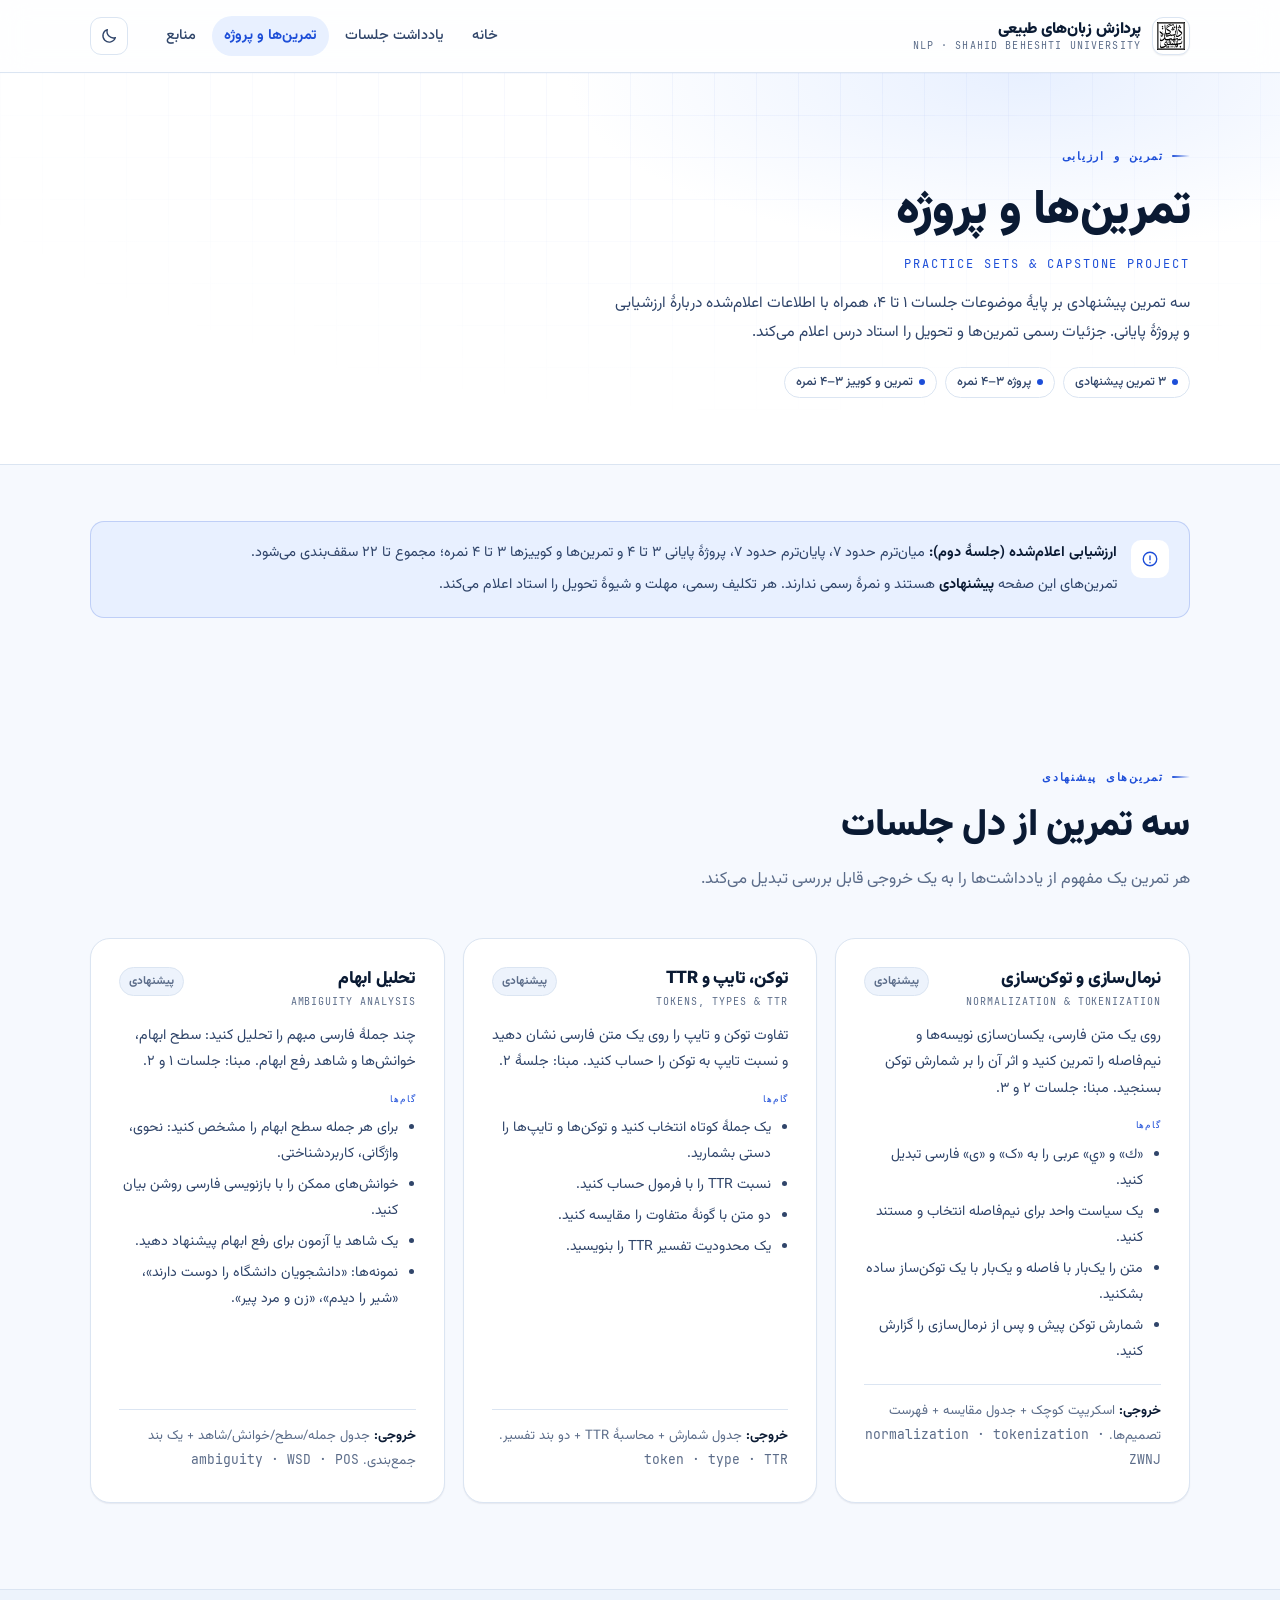
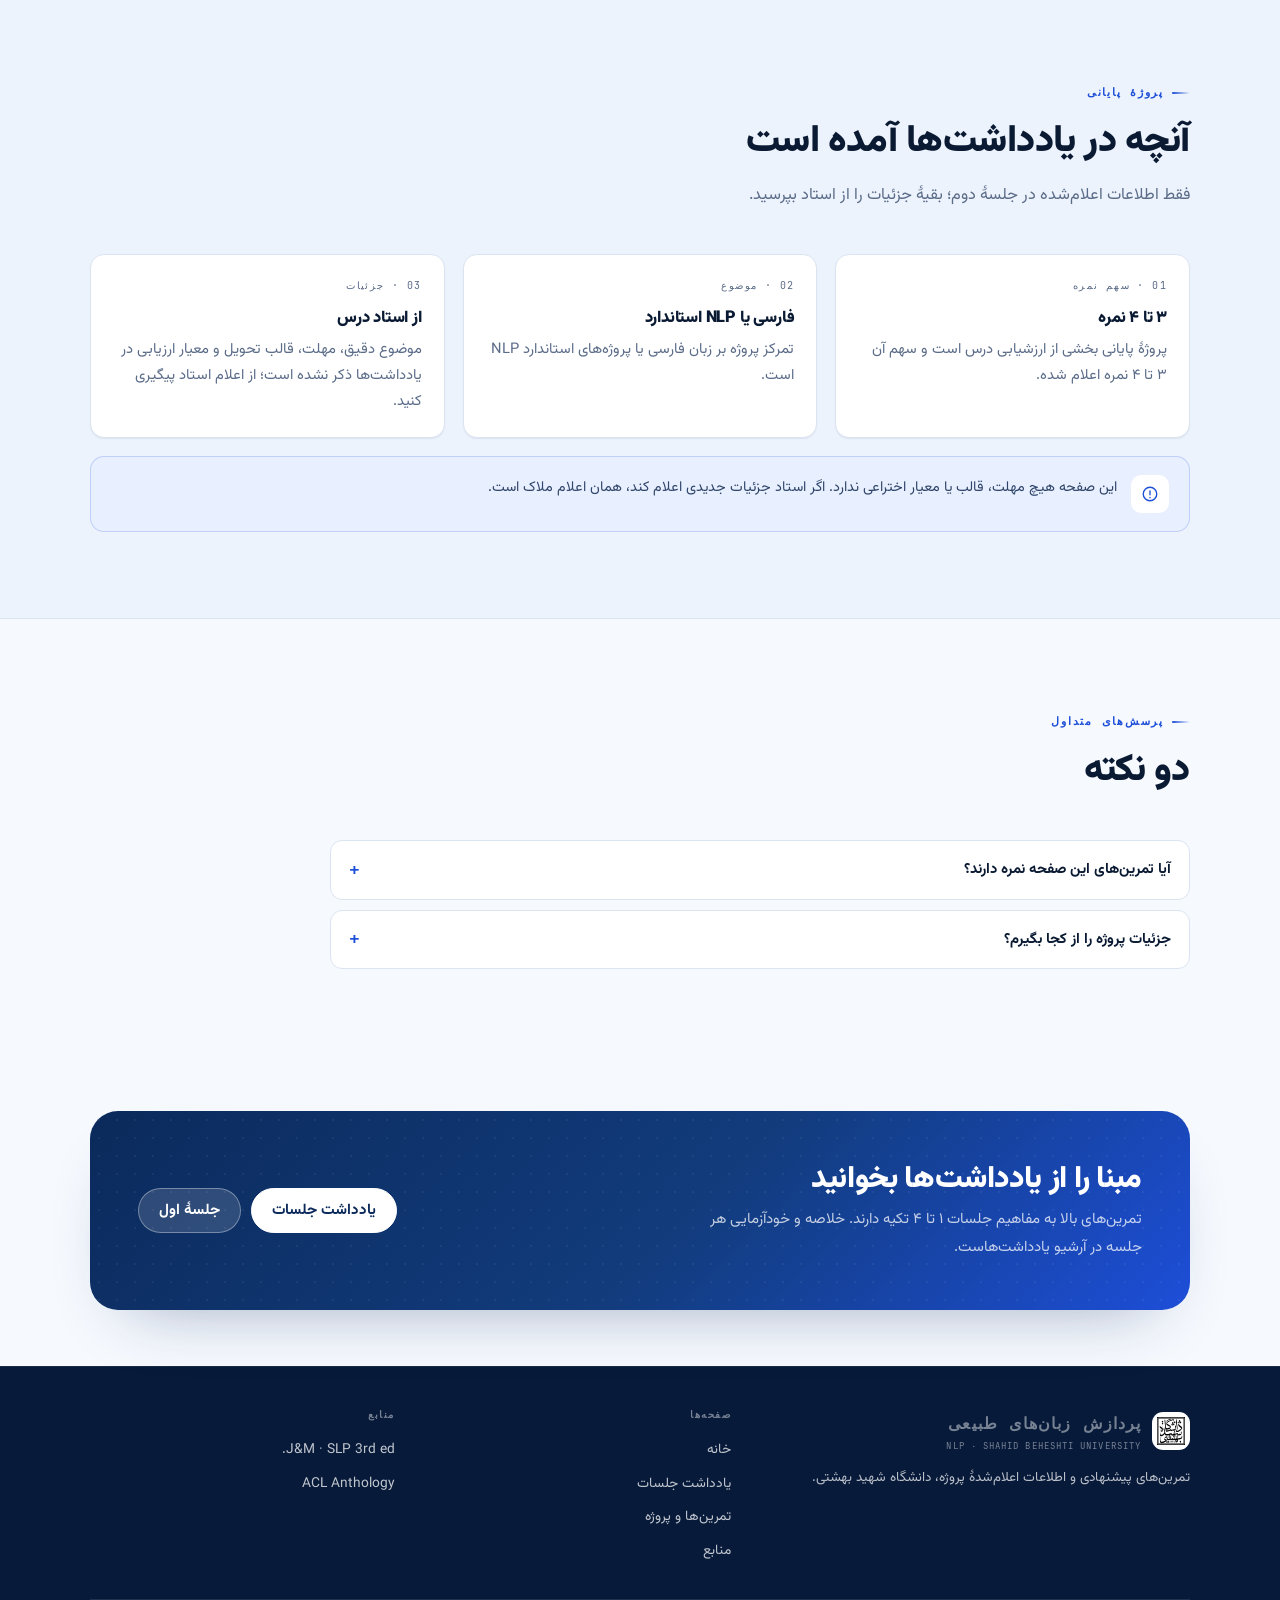
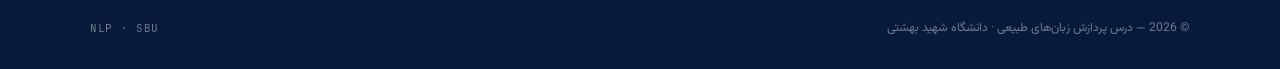
==== exercises.html @ f5650af6 "Build bilingual NLP course notes site for SBU Static Persian-first site with four session-note pages" ====
<!doctype html>
<html lang="fa" dir="rtl">
<head>
<meta charset="utf-8">
<meta name="viewport" content="width=device-width, initial-scale=1, viewport-fit=cover">
<title>تمرین‌ها و پروژه — پردازش زبان‌های طبیعی</title>
<meta name="description" content="تمرین‌های پیشنهادی و اطلاعات پروژهٔ پایانی درس پردازش زبان‌های طبیعی، دانشگاه شهید بهشتی.">
<meta name="theme-color" content="#1d4ed8">
<script>(function(){try{var t=localStorage.getItem("nlp-theme");if(t==="light"||t==="dark")document.documentElement.setAttribute("data-theme",t);}catch(e){}})();</script>
<link rel="icon" href="assets/img/sbu-logo-favicon.svg" type="image/svg+xml">
<link rel="stylesheet" href="assets/css/site.css">
</head>
<body>
<a class="skip-link" href="#main">پرش به محتوای اصلی</a>

<header class="site-header">
  <div class="container header-inner">
    <a class="brand" href="index.html" aria-label="صفحهٔ اصلی درس پردازش زبان‌های طبیعی">
      <span class="brand-logo" aria-hidden="true"><img src="assets/img/sbu-logo.svg" alt=""></span>
      <span class="brand-text">
        <span class="brand-title">پردازش زبان‌های طبیعی</span>
        <span class="brand-sub">NLP · Shahid Beheshti University</span>
      </span>
    </a>
    <nav class="nav" id="site-nav" data-nav aria-label="ناوبری اصلی">
      <a href="index.html">خانه</a>
      <a href="notes.html">یادداشت جلسات</a>
      <a href="exercises.html" aria-current="page">تمرین‌ها و پروژه</a>
      <a href="index.html#resources">منابع</a>
    </nav>
    <div class="header-actions">
      <button class="icon-btn" type="button" data-theme-toggle aria-label="تغییر پوسته" title="تغییر پوسته">
        <svg data-icon-moon viewBox="0 0 24 24" fill="none" stroke="currentColor" stroke-width="1.8" stroke-linecap="round" stroke-linejoin="round" aria-hidden="true"><path d="M20.5 14.2A8.5 8.5 0 0 1 9.8 3.5 8.5 8.5 0 1 0 20.5 14.2Z"/></svg>
        <svg data-icon-sun viewBox="0 0 24 24" fill="none" stroke="currentColor" stroke-width="1.8" stroke-linecap="round" aria-hidden="true" style="display:none"><circle cx="12" cy="12" r="4"/><path d="M12 2v2M12 20v2M4.9 4.9l1.4 1.4M17.7 17.7l1.4 1.4M2 12h2M20 12h2M4.9 19.1l1.4-1.4M17.7 6.3l1.4-1.4"/></svg>
      </button>
      <button class="icon-btn menu-btn" type="button" data-menu-toggle aria-label="باز کردن منو" aria-expanded="false" aria-controls="site-nav">
        <svg viewBox="0 0 24 24" fill="none" stroke="currentColor" stroke-width="1.8" stroke-linecap="round" aria-hidden="true"><path d="M4 7h16M4 12h16M4 17h16"/></svg>
      </button>
    </div>
  </div>
</header>

<main id="main">
  <section class="page-hero">
    <div class="container">
      <div class="eyebrow">تمرین و ارزیابی</div>
      <h1>تمرین‌ها و پروژه</h1>
      <div class="page-en" dir="ltr">Practice sets &amp; capstone project</div>
      <p>
        سه تمرین پیشنهادی بر پایهٔ موضوعات جلسات ۱ تا ۴، همراه با اطلاعات اعلام‌شده دربارهٔ
        ارزشیابی و پروژهٔ پایانی. جزئیات رسمی تمرین‌ها و تحویل را استاد درس اعلام می‌کند.
      </p>
      <div class="hero-meta">
        <span class="chip"><span class="dot"></span> ۳ تمرین پیشنهادی</span>
        <span class="chip"><span class="dot"></span> پروژه ۳–۴ نمره</span>
        <span class="chip"><span class="dot"></span> تمرین و کوییز ۳–۴ نمره</span>
      </div>
    </div>
  </section>

  <section class="section section--tight">
    <div class="container">
      <div class="notice">
        <div class="notice-icon"><svg viewBox="0 0 24 24" fill="none" stroke="currentColor" stroke-width="1.8" stroke-linecap="round" stroke-linejoin="round" aria-hidden="true"><circle cx="12" cy="12" r="9"/><path d="M12 8v5M12 16.5v.5"/></svg></div>
        <div>
          <p><strong>ارزشیابی اعلام‌شده (جلسهٔ دوم):</strong> میان‌ترم حدود ۷، پایان‌ترم حدود ۷، پروژهٔ پایانی ۳ تا ۴ و تمرین‌ها و کوییزها ۳ تا ۴ نمره؛ مجموع تا ۲۲ سقف‌بندی می‌شود.</p>
          <p>تمرین‌های این صفحه <strong>پیشنهادی</strong> هستند و نمرهٔ رسمی ندارند. هر تکلیف رسمی، مهلت و شیوهٔ تحویل را استاد اعلام می‌کند.</p>
        </div>
      </div>
    </div>
  </section>

  <section class="section" id="practice">
    <div class="container">
      <div class="section-head">
        <div class="eyebrow">تمرین‌های پیشنهادی</div>
        <h2>سه تمرین از دل جلسات</h2>
        <p>هر تمرین یک مفهوم از یادداشت‌ها را به یک خروجی قابل بررسی تبدیل می‌کند.</p>
      </div>

      <div class="grid grid--3">
        <article class="practice">
          <div class="practice-head">
            <div><h3>نرمال‌سازی و توکن‌سازی</h3><div class="practice-en" dir="ltr">Normalization &amp; Tokenization</div></div>
            <span class="badge">پیشنهادی</span>
          </div>
          <p>روی یک متن فارسی، یکسان‌سازی نویسه‌ها و نیم‌فاصله را تمرین کنید و اثر آن را بر شمارش توکن بسنجید. مبنا: جلسات ۲ و ۳.</p>
          <span class="practice-label">گام‌ها</span>
          <ul>
            <li>«ك» و «ي» عربی را به «ک» و «ی» فارسی تبدیل کنید.</li>
            <li>یک سیاست واحد برای نیم‌فاصله انتخاب و مستند کنید.</li>
            <li>متن را یک‌بار با فاصله و یک‌بار با یک توکن‌ساز ساده بشکنید.</li>
            <li>شمارش توکن پیش و پس از نرمال‌سازی را گزارش کنید.</li>
          </ul>
          <div class="deliverable"><strong>خروجی:</strong> اسکریپت کوچک + جدول مقایسه + فهرست تصمیم‌ها. <span class="mono" dir="ltr">normalization · tokenization · ZWNJ</span></div>
        </article>

        <article class="practice">
          <div class="practice-head">
            <div><h3>توکن، تایپ و TTR</h3><div class="practice-en" dir="ltr">Tokens, Types &amp; TTR</div></div>
            <span class="badge">پیشنهادی</span>
          </div>
          <p>تفاوت توکن و تایپ را روی یک متن فارسی نشان دهید و نسبت تایپ به توکن را حساب کنید. مبنا: جلسهٔ ۲.</p>
          <span class="practice-label">گام‌ها</span>
          <ul>
            <li>یک جملهٔ کوتاه انتخاب کنید و توکن‌ها و تایپ‌ها را دستی بشمارید.</li>
            <li>نسبت TTR را با فرمول حساب کنید.</li>
            <li>دو متن با گونهٔ متفاوت را مقایسه کنید.</li>
            <li>یک محدودیت تفسیر TTR را بنویسید.</li>
          </ul>
          <div class="deliverable"><strong>خروجی:</strong> جدول شمارش + محاسبهٔ TTR + دو بند تفسیر. <span class="mono" dir="ltr">token · type · TTR</span></div>
        </article>

        <article class="practice">
          <div class="practice-head">
            <div><h3>تحلیل ابهام</h3><div class="practice-en" dir="ltr">Ambiguity Analysis</div></div>
            <span class="badge">پیشنهادی</span>
          </div>
          <p>چند جملهٔ فارسی مبهم را تحلیل کنید: سطح ابهام، خوانش‌ها و شاهد رفع ابهام. مبنا: جلسات ۱ و ۲.</p>
          <span class="practice-label">گام‌ها</span>
          <ul>
            <li>برای هر جمله سطح ابهام را مشخص کنید: نحوی، واژگانی، کاربردشناختی.</li>
            <li>خوانش‌های ممکن را با بازنویسی فارسی روشن بیان کنید.</li>
            <li>یک شاهد یا آزمون برای رفع ابهام پیشنهاد دهید.</li>
            <li>نمونه‌ها: «دانشجویان دانشگاه را دوست دارند»، «شیر را دیدم»، «زن و مرد پیر».</li>
          </ul>
          <div class="deliverable"><strong>خروجی:</strong> جدول جمله/سطح/خوانش/شاهد + یک بند جمع‌بندی. <span class="mono" dir="ltr">ambiguity · WSD · POS</span></div>
        </article>
      </div>
    </div>
  </section>

  <section class="section section--soft" id="capstone">
    <div class="container">
      <div class="section-head">
        <div class="eyebrow">پروژهٔ پایانی</div>
        <h2>آنچه در یادداشت‌ها آمده است</h2>
        <p>فقط اطلاعات اعلام‌شده در جلسهٔ دوم؛ بقیهٔ جزئیات را از استاد بپرسید.</p>
      </div>
      <div class="grid grid--3">
        <div class="card">
          <div class="card-num">01 · سهم نمره</div>
          <h3>۳ تا ۴ نمره</h3>
          <p>پروژهٔ پایانی بخشی از ارزشیابی درس است و سهم آن ۳ تا ۴ نمره اعلام شده.</p>
        </div>
        <div class="card">
          <div class="card-num">02 · موضوع</div>
          <h3>فارسی یا NLP استاندارد</h3>
          <p>تمرکز پروژه بر زبان فارسی یا پروژه‌های استاندارد NLP است.</p>
        </div>
        <div class="card">
          <div class="card-num">03 · جزئیات</div>
          <h3>از استاد درس</h3>
          <p>موضوع دقیق، مهلت، قالب تحویل و معیار ارزیابی در یادداشت‌ها ذکر نشده است؛ از اعلام استاد پیگیری کنید.</p>
        </div>
      </div>
      <div class="notice" style="margin-top:18px">
        <div class="notice-icon"><svg viewBox="0 0 24 24" fill="none" stroke="currentColor" stroke-width="1.8" stroke-linecap="round" stroke-linejoin="round" aria-hidden="true"><circle cx="12" cy="12" r="9"/><path d="M12 8v5M12 16.5v.5"/></svg></div>
        <div><p>این صفحه هیچ مهلت، قالب یا معیار اختراعی ندارد. اگر استاد جزئیات جدیدی اعلام کند، همان اعلام ملاک است.</p></div>
      </div>
    </div>
  </section>

  <section class="section" id="faq">
    <div class="container">
      <div class="section-head">
        <div class="eyebrow">پرسش‌های متداول</div>
        <h2>دو نکته</h2>
      </div>
      <div class="faq" style="max-width:860px">
        <details class="faq-item">
          <summary>آیا تمرین‌های این صفحه نمره دارند؟</summary>
          <div class="faq-body"><p>نه. این‌ها تمرین‌های پیشنهادی برای یادگیری مفاهیم جلسات‌اند و نمرهٔ رسمی ندارند. سهم تمرین و کوییز در نمرهٔ درس ۳ تا ۴ نمره اعلام شده، اما تکالیف رسمی را استاد تعیین می‌کند.</p></div>
        </details>
        <details class="faq-item">
          <summary>جزئیات پروژه را از کجا بگیرم؟</summary>
          <div class="faq-body"><p>یادداشت‌ها فقط می‌گویند پروژه ۳ تا ۴ نمره است و بر زبان فارسی یا پروژه‌های استاندارد NLP تمرکز دارد. موضوع، مهلت و قالب تحویل را از اعلام استاد درس پیگیری کنید.</p></div>
        </details>
      </div>
    </div>
  </section>

  <section class="section section--tight">
    <div class="container">
      <div class="cta-band">
        <div>
          <h2>مبنا را از یادداشت‌ها بخوانید</h2>
          <p>تمرین‌های بالا به مفاهیم جلسات ۱ تا ۴ تکیه دارند. خلاصه و خودآزمایی هر جلسه در آرشیو یادداشت‌هاست.</p>
        </div>
        <div class="cta-actions">
          <a class="btn btn--ghost" href="notes.html">یادداشت جلسات</a>
          <a class="btn btn--primary" href="sessions/session-01.html">جلسهٔ اول</a>
        </div>
      </div>
    </div>
  </section>
</main>

<footer class="site-footer">
  <div class="container">
    <div class="footer-grid">
      <div>
        <a class="footer-brand" href="index.html">
          <span class="brand-logo" aria-hidden="true"><img src="assets/img/sbu-logo.svg" alt=""></span>
          <span><strong>پردازش زبان‌های طبیعی</strong><span>NLP · Shahid Beheshti University</span></span>
        </a>
        <p>تمرین‌های پیشنهادی و اطلاعات اعلام‌شدهٔ پروژه، دانشگاه شهید بهشتی.</p>
      </div>
      <div class="footer-col">
        <h3>صفحه‌ها</h3>
        <a href="index.html">خانه</a>
        <a href="notes.html">یادداشت جلسات</a>
        <a href="exercises.html">تمرین‌ها و پروژه</a>
        <a href="index.html#resources">منابع</a>
      </div>
      <div class="footer-col">
        <h3>منابع</h3>
        <a href="https://web.stanford.edu/~jurafsky/slp3/" target="_blank" rel="noopener noreferrer">J&amp;M · SLP 3rd ed.</a>
        <a href="https://aclanthology.org/" target="_blank" rel="noopener noreferrer">ACL Anthology</a>
      </div>
    </div>
    <div class="footer-bottom">
      <span>© <span data-year>2026</span> — درس پردازش زبان‌های طبیعی · دانشگاه شهید بهشتی</span>
      <span class="mono">NLP · SBU</span>
    </div>
  </div>
</footer>

<script src="assets/js/site.js" defer></script>
</body>
</html>
---- assets/css/site.css ----
/* ==========================================================================
   NLP @ SBU — course site stylesheet
   Blue / white editorial system · Persian-first, bilingual · no CDN
   ========================================================================== */

/* ---------- Fonts (local) ---------- */
@font-face {
  font-family: "Vazirmatn";
  src: url("../fonts/Vazirmatn-Regular.woff2") format("woff2");
  font-weight: 400;
  font-style: normal;
  font-display: swap;
}
@font-face {
  font-family: "Vazirmatn";
  src: url("../fonts/Vazirmatn-Medium.woff2") format("woff2");
  font-weight: 500;
  font-style: normal;
  font-display: swap;
}
@font-face {
  font-family: "Vazirmatn";
  src: url("../fonts/Vazirmatn-Bold.woff2") format("woff2");
  font-weight: 700;
  font-style: normal;
  font-display: swap;
}
@font-face {
  font-family: "Vazirmatn";
  src: url("../fonts/Vazirmatn-Black.woff2") format("woff2");
  font-weight: 900;
  font-style: normal;
  font-display: swap;
}
@font-face {
  font-family: "JetBrains Mono";
  src: url("../fonts/JetBrainsMono-Regular.woff2") format("woff2");
  font-weight: 400;
  font-style: normal;
  font-display: swap;
}
@font-face {
  font-family: "JetBrains Mono";
  src: url("../fonts/JetBrainsMono-SemiBold.woff2") format("woff2");
  font-weight: 600;
  font-style: normal;
  font-display: swap;
}

/* ---------- Tokens ---------- */
:root {
  color-scheme: light;
  --bg: #f6f9fe;
  --bg-grid: rgba(29, 78, 216, 0.045);
  --surface: #ffffff;
  --surface-2: #edf3fc;
  --surface-3: #e3ecfa;
  --ink: #0a1a33;
  --ink-2: #30456a;
  --muted: #5b6c89;
  --line: #dbe5f2;
  --line-2: #c8d7ea;
  --brand: #1d4ed8;
  --brand-2: #2563eb;
  --brand-3: #0b2a5b;
  --brand-soft: #e8f0ff;
  --brand-soft-2: #d8e6ff;
  --on-brand: #ffffff;
  --good: #0b7a66;
  --good-soft: #e4f6f1;
  --warn: #925100;
  --warn-soft: #fff3da;
  --bad: #b42318;
  --bad-soft: #ffefed;
  --violet: #5b3fd1;
  --violet-soft: #f0ecff;
  --cyan: #0e6f86;
  --cyan-soft: #e6f6fa;
  --shadow-1: 0 1px 2px rgba(10, 26, 51, 0.04), 0 1px 1px rgba(10, 26, 51, 0.03);
  --shadow-2: 0 18px 38px -24px rgba(10, 26, 51, 0.28), 0 4px 10px -6px rgba(10, 26, 51, 0.08);
  --shadow-3: 0 30px 70px -40px rgba(11, 42, 91, 0.45);
  --ring: 0 0 0 3px rgba(37, 99, 235, 0.2);
  --radius-s: 9px;
  --radius-m: 14px;
  --radius-l: 20px;
  --radius-xl: 28px;
  --font: "Vazirmatn", "Segoe UI", Tahoma, system-ui, sans-serif;
  --mono: "JetBrains Mono", ui-monospace, "SF Mono", Consolas, monospace;
  --container: 1140px;
  --prose: 760px;
  --header-h: 72px;
}

@media (prefers-color-scheme: dark) {
  :root:not([data-theme="light"]) {
    color-scheme: dark;
    --bg: #060e1c;
    --bg-grid: rgba(111, 157, 255, 0.05);
    --surface: #0b1729;
    --surface-2: #101f36;
    --surface-3: #162945;
    --ink: #eaf1ff;
    --ink-2: #bdcce6;
    --muted: #91a4c4;
    --line: #1b2d4a;
    --line-2: #29415f;
    --brand: #7aa6ff;
    --brand-2: #93b8ff;
    --brand-3: #dce9ff;
    --brand-soft: #102647;
    --brand-soft-2: #16335a;
    --on-brand: #04122a;
    --good: #61d3b9;
    --good-soft: #0c2c29;
    --warn: #f0b45e;
    --warn-soft: #32240b;
    --bad: #ff9188;
    --bad-soft: #3a1414;
    --violet: #b9a7ff;
    --violet-soft: #241c45;
    --cyan: #6ecfe4;
    --cyan-soft: #0b2b34;
    --shadow-1: 0 1px 2px rgba(0, 0, 0, 0.4);
    --shadow-2: 0 18px 38px -24px rgba(0, 0, 0, 0.7), 0 4px 10px -6px rgba(0, 0, 0, 0.4);
    --shadow-3: 0 30px 70px -40px rgba(0, 0, 0, 0.85);
    --ring: 0 0 0 3px rgba(122, 166, 255, 0.28);
  }
}
:root[data-theme="dark"] {
  color-scheme: dark;
  --bg: #060e1c;
  --bg-grid: rgba(111, 157, 255, 0.05);
  --surface: #0b1729;
  --surface-2: #101f36;
  --surface-3: #162945;
  --ink: #eaf1ff;
  --ink-2: #bdcce6;
  --muted: #91a4c4;
  --line: #1b2d4a;
  --line-2: #29415f;
  --brand: #7aa6ff;
  --brand-2: #93b8ff;
  --brand-3: #dce9ff;
  --brand-soft: #102647;
  --brand-soft-2: #16335a;
  --on-brand: #04122a;
  --good: #61d3b9;
  --good-soft: #0c2c29;
  --warn: #f0b45e;
  --warn-soft: #32240b;
  --bad: #ff9188;
  --bad-soft: #3a1414;
  --violet: #b9a7ff;
  --violet-soft: #241c45;
  --cyan: #6ecfe4;
  --cyan-soft: #0b2b34;
  --shadow-1: 0 1px 2px rgba(0, 0, 0, 0.4);
  --shadow-2: 0 18px 38px -24px rgba(0, 0, 0, 0.7), 0 4px 10px -6px rgba(0, 0, 0, 0.4);
  --shadow-3: 0 30px 70px -40px rgba(0, 0, 0, 0.85);
  --ring: 0 0 0 3px rgba(122, 166, 255, 0.28);
}

/* ---------- Reset ---------- */
*,
*::before,
*::after { box-sizing: border-box; }
html {
  -webkit-text-size-adjust: 100%;
  text-size-adjust: 100%;
  scroll-behavior: smooth;
  scroll-padding-top: calc(var(--header-h) + 24px);
}
@media (prefers-reduced-motion: reduce) {
  html { scroll-behavior: auto; }
  *, *::before, *::after { animation-duration: 0.001ms !important; animation-iteration-count: 1 !important; transition-duration: 0.001ms !important; }
}
body {
  margin: 0;
  background: var(--bg);
  color: var(--ink);
  font-family: var(--font);
  font-size: 16px;
  line-height: 1.85;
  font-weight: 400;
  -webkit-font-smoothing: antialiased;
  -moz-osx-font-smoothing: grayscale;
  overflow-wrap: break-word;
}
img, svg { max-width: 100%; display: block; }
a { color: var(--brand); text-underline-offset: 3px; text-decoration-thickness: 1px; }
a:hover { color: var(--brand-2); }
button, input, select, textarea { font: inherit; color: inherit; }
button { cursor: pointer; }
h1, h2, h3, h4, h5, h6 { margin: 0; line-height: 1.35; font-weight: 800; letter-spacing: -0.012em; }
p { margin: 0 0 1em; }
ul, ol { margin: 0 0 1em; padding-inline-start: 1.5em; }
li { margin-bottom: 0.35em; }
::selection { background: var(--brand-soft-2); color: var(--ink); }
:focus-visible { outline: 2px solid var(--brand); outline-offset: 3px; border-radius: 4px; }
hr { border: 0; border-top: 1px solid var(--line); margin: 2.2rem 0; }

/* Persian / English direction helpers */
[lang="fa"], .fa { font-family: var(--font); }
[dir="rtl"] { text-align: right; }
[dir="ltr"] { text-align: left; }
.ltr { direction: ltr; text-align: left; unicode-bidi: isolate; }
.rtl { direction: rtl; text-align: right; unicode-bidi: isolate; }
.mono { font-family: var(--mono); }

/* ---------- Layout ---------- */
.container {
  width: 100%;
  max-width: var(--container);
  margin-inline: auto;
  padding-inline: max(20px, env(safe-area-inset-left, 0px)) max(20px, env(safe-area-inset-right, 0px));
}
.container--narrow { max-width: 900px; }
.section { padding-block: clamp(48px, 7vw, 86px); }
.section--tight { padding-block: clamp(34px, 5vw, 56px); }
.section--soft { background: var(--surface-2); border-block: 1px solid var(--line); }
.skip-link {
  position: absolute; inset-inline-start: 12px; top: -80px; z-index: 100;
  background: var(--brand); color: var(--on-brand); padding: 10px 16px;
  border-radius: 0 0 10px 10px; font-weight: 700; transition: top .15s;
}
.skip-link:focus { top: 0; }
.eyebrow {
  display: inline-flex; align-items: center; gap: 8px;
  font-family: var(--mono); font-size: 11px; font-weight: 600;
  letter-spacing: .16em; text-transform: uppercase; color: var(--brand);
  margin-bottom: 14px;
}
.eyebrow::before {
  content: ""; width: 18px; height: 2px; border-radius: 2px;
  background: linear-gradient(90deg, var(--brand), transparent);
}
.eyebrow--muted { color: var(--muted); }
.section-head { max-width: 720px; margin-bottom: clamp(26px, 4vw, 44px); }
.section-head h2 {
  font-size: clamp(1.65rem, 3.1vw, 2.35rem);
  color: var(--ink);
  margin-bottom: 12px;
  text-wrap: balance;
}
.section-head p { color: var(--muted); margin: 0; font-size: 1.02rem; }
.section-head--center { margin-inline: auto; text-align: center; }
.section-head--center .eyebrow { justify-content: center; }
.section-head--center .eyebrow::before { display: none; }
.muted { color: var(--muted); }
.small { font-size: 0.88rem; }
.lead { font-size: 1.08rem; color: var(--ink-2); }
.sr-only {
  position: absolute; width: 1px; height: 1px; padding: 0; margin: -1px;
  overflow: hidden; clip: rect(0,0,0,0); white-space: nowrap; border: 0;
}

/* ---------- Header ---------- */
.site-header {
  position: sticky; top: env(safe-area-inset-top, 0px); z-index: 60;
  background: color-mix(in srgb, var(--surface) 86%, transparent);
  -webkit-backdrop-filter: blur(14px) saturate(1.4);
  backdrop-filter: blur(14px) saturate(1.4);
  border-bottom: 1px solid var(--line);
}
.header-inner {
  height: var(--header-h);
  display: flex; align-items: center; gap: 18px;
}
.brand {
  display: flex; align-items: center; gap: 11px; text-decoration: none;
  color: var(--ink); flex: none; min-width: 0;
}
.brand-mark {
  width: 38px; height: 38px; border-radius: 11px; flex: none;
  background:
    radial-gradient(120% 120% at 20% 10%, #5b8cff 0%, transparent 55%),
    linear-gradient(140deg, #1d4ed8, #0b2a5b);
  color: #fff; display: grid; place-items: center;
  font-family: var(--mono); font-size: 15px; font-weight: 600; letter-spacing: -0.06em;
  box-shadow: inset 0 1px 0 rgba(255,255,255,.28), 0 4px 12px -6px rgba(29,78,216,.7);
}
.brand-logo {
  width: 38px; height: 38px; border-radius: 11px; flex: none;
  background: #fff; border: 1px solid var(--line);
  display: grid; place-items: center; padding: 4px;
  box-shadow: var(--shadow-1);
}
.brand-logo img { width: 100%; height: 100%; object-fit: contain; }
.footer-brand .brand-logo { border-color: rgba(255,255,255,.18); box-shadow: none; }
.panel-logo {
  width: 30px; height: 30px; border-radius: 8px; flex: none;
  background: #fff; display: grid; place-items: center; padding: 3px;
}
.panel-logo img { width: 100%; height: 100%; object-fit: contain; }
.brand-text { display: flex; flex-direction: column; line-height: 1.25; min-width: 0; }
.brand-title { font-weight: 800; font-size: 0.98rem; letter-spacing: -0.01em; white-space: nowrap; }
.brand-sub { font-family: var(--mono); font-size: 9.5px; letter-spacing: .12em; text-transform: uppercase; color: var(--muted); white-space: nowrap; }
.nav { margin-inline-start: auto; display: flex; align-items: center; gap: 4px; }
.nav a {
  display: inline-flex; align-items: center; gap: 6px;
  padding: 7px 12px; border-radius: 999px; text-decoration: none;
  color: var(--ink-2); font-size: 0.9rem; font-weight: 500;
  transition: background .15s, color .15s;
}
.nav a:hover { color: var(--brand); background: var(--brand-soft); }
.nav a[aria-current="page"] { color: var(--brand); background: var(--brand-soft); font-weight: 700; }
.header-actions { display: flex; align-items: center; gap: 8px; margin-inline-start: 8px; }
.icon-btn {
  width: 38px; height: 38px; display: grid; place-items: center;
  border: 1px solid var(--line); border-radius: 11px;
  background: var(--surface); color: var(--ink-2);
  transition: border-color .15s, color .15s, background .15s;
}
.icon-btn:hover { color: var(--brand); border-color: var(--brand); background: var(--brand-soft); }
.icon-btn svg { width: 18px; height: 18px; }
.menu-btn { display: none; }
@media (max-width: 860px) {
  .brand-sub { display: none; }
  .nav {
    position: absolute; inset-inline: 0; top: var(--header-h);
    background: var(--surface); border-bottom: 1px solid var(--line);
    padding: 10px 20px 16px; flex-direction: column; align-items: stretch;
    gap: 2px; box-shadow: var(--shadow-2); display: none;
  }
  .nav[data-open="true"] { display: flex; }
  .nav a { padding: 11px 12px; border-radius: 10px; font-size: 0.95rem; }
  .menu-btn { display: grid; }
  .header-actions { margin-inline-start: auto; }
}
@media (max-width: 420px) {
  :root { --header-h: 64px; }
  .brand-title { font-size: 0.9rem; }
  .brand-mark { width: 34px; height: 34px; border-radius: 10px; }
  .brand-logo { width: 34px; height: 34px; border-radius: 10px; }
}

/* ---------- Buttons ---------- */
.btn {
  display: inline-flex; align-items: center; justify-content: center; gap: 9px;
  padding: 11px 20px; border-radius: 999px; border: 1px solid transparent;
  font-weight: 700; font-size: 0.94rem; text-decoration: none; line-height: 1.4;
  transition: transform .15s, box-shadow .15s, background .15s, border-color .15s, color .15s;
  white-space: nowrap;
}
.btn svg { width: 17px; height: 17px; }
.btn:hover { transform: translateY(-1px); }
.btn--primary {
  background: linear-gradient(135deg, var(--brand), #3b82f6);
  color: #fff; box-shadow: 0 10px 22px -12px rgba(29,78,216,.75);
}
.btn--primary:hover { color: #fff; box-shadow: 0 14px 28px -12px rgba(29,78,216,.85); }
.btn--ghost { background: var(--surface); border-color: var(--line-2); color: var(--ink); }
.btn--ghost:hover { border-color: var(--brand); color: var(--brand); background: var(--brand-soft); }
.btn--quiet { background: transparent; color: var(--brand); border-color: transparent; padding-inline: 6px; }
.btn-row { display: flex; flex-wrap: wrap; gap: 12px; align-items: center; }

/* ---------- Hero ---------- */
.hero {
  position: relative; overflow: hidden;
  border-bottom: 1px solid var(--line);
  background:
    radial-gradient(60% 55% at 85% 0%, var(--brand-soft) 0%, transparent 60%),
    radial-gradient(45% 45% at 0% 100%, var(--brand-soft) 0%, transparent 55%),
    var(--surface);
}
.hero::before {
  content: ""; position: absolute; inset: 0; pointer-events: none;
  background-image:
    linear-gradient(var(--bg-grid) 1px, transparent 1px),
    linear-gradient(90deg, var(--bg-grid) 1px, transparent 1px);
  background-size: 44px 44px;
  mask-image: radial-gradient(75% 70% at 50% 30%, #000 20%, transparent 100%);
  -webkit-mask-image: radial-gradient(75% 70% at 50% 30%, #000 20%, transparent 100%);
}
.hero-inner {
  position: relative; display: grid;
  grid-template-columns: minmax(0, 1.08fr) minmax(0, 0.92fr);
  gap: clamp(32px, 5vw, 70px); align-items: center;
  padding-block: clamp(50px, 7vw, 88px);
}
.hero-copy h1 {
  font-size: clamp(2.6rem, 5.8vw, 4.9rem);
  line-height: 1.12; font-weight: 900; letter-spacing: -0.025em;
  margin-bottom: 6px;
  text-wrap: balance;
}
.hero-en, .page-en, .session-hero .h1-en,
.instructor .en-name, .book-en { text-align: right; }
.hero-en {
  font-size: clamp(0.95rem, 1.5vw, 1.15rem); font-weight: 600;
  color: var(--brand); letter-spacing: 0.16em; text-transform: uppercase;
  font-family: var(--mono); margin-bottom: 22px;
}
.hero-lead {
  max-width: 54ch; color: var(--ink-2); font-size: 1.06rem;
  margin-bottom: 8px;
}
.hero-lead-en {
  max-width: 56ch; color: var(--muted); font-size: 0.96rem; line-height: 1.7;
  margin-bottom: 26px;
}
.hero-meta {
  display: flex; flex-wrap: wrap; gap: 8px; margin-bottom: 30px;
}
.chip {
  display: inline-flex; align-items: center; gap: 6px;
  padding: 5px 11px; border: 1px solid var(--line);
  border-radius: 999px; background: var(--surface);
  color: var(--ink-2); font-size: 0.78rem; font-weight: 500; line-height: 1.5;
}
.chip .dot { width: 6px; height: 6px; border-radius: 50%; background: var(--brand); flex: none; }
.chip--soft { background: var(--brand-soft); border-color: transparent; color: var(--brand); }
.hero-actions { display: flex; flex-wrap: wrap; gap: 12px; }

/* Hero visual panel */
.hero-panel {
  position: relative; min-height: 420px; border-radius: var(--radius-xl);
  background:
    radial-gradient(90% 80% at 80% 0%, rgba(59,130,246,.5) 0%, transparent 55%),
    radial-gradient(70% 70% at 0% 100%, rgba(37,99,235,.32) 0%, transparent 60%),
    linear-gradient(150deg, #0b2a5b 0%, #071a3a 55%, #050f23 100%);
  color: #fff; overflow: hidden; padding: 26px;
  border: 1px solid rgba(255, 255, 255, .08);
  box-shadow: var(--shadow-3);
  display: flex; flex-direction: column; justify-content: space-between;
  isolation: isolate;
}
@media (prefers-color-scheme: dark) {
  :root:not([data-theme="light"]) .hero-panel { border-color: rgba(122, 166, 255, .18); }
}
:root[data-theme="dark"] .hero-panel { border-color: rgba(122, 166, 255, .18); }
.hero-panel::before {
  content: ""; position: absolute; inset: 0; z-index: -1;
  background-image:
    linear-gradient(rgba(255,255,255,.055) 1px, transparent 1px),
    linear-gradient(90deg, rgba(255,255,255,.055) 1px, transparent 1px);
  background-size: 34px 34px;
  mask-image: radial-gradient(80% 80% at 50% 40%, #000 10%, transparent 100%);
  -webkit-mask-image: radial-gradient(80% 80% at 50% 40%, #000 10%, transparent 100%);
}
.panel-top { display: flex; align-items: center; justify-content: space-between; gap: 12px; }
.panel-label {
  font-family: var(--mono); font-size: 10.5px; letter-spacing: .18em;
  text-transform: uppercase; color: rgba(255,255,255,.62);
}
.panel-dots { display: flex; gap: 6px; }
.panel-dots span { width: 6px; height: 6px; border-radius: 50%; background: rgba(255,255,255,.28); }
.panel-dots span:first-child { background: #7aa6ff; }
.panel-type { position: relative; padding-block: 26px; }
.panel-word {
  font-size: clamp(2.6rem, 5vw, 4.2rem); font-weight: 900; line-height: 1.1;
  color: #fff; letter-spacing: -0.02em; margin-bottom: 6px;
}
.panel-sub {
  font-family: var(--mono); font-size: 11px; letter-spacing: .16em;
  text-transform: uppercase; color: rgba(255,255,255,.55);
  display: flex; align-items: center; gap: 10px;
}
.panel-sub::before { content: ""; width: 24px; height: 1px; background: rgba(255,255,255,.4); }
.panel-tokens { display: flex; flex-wrap: wrap; gap: 8px; margin-top: 22px; }
.token {
  font-family: var(--mono); font-size: 11px; padding: 6px 10px;
  border: 1px solid rgba(255,255,255,.16); border-radius: 8px;
  background: rgba(255,255,255,.06); color: rgba(255,255,255,.82);
  backdrop-filter: blur(4px);
}
.token--hot { background: rgba(122,166,255,.18); border-color: rgba(122,166,255,.5); color: #dbe8ff; }
.panel-network { margin-top: auto; opacity: .9; }
.panel-network svg { width: 100%; height: auto; }
.panel-caption {
  margin-top: 12px; display: flex; justify-content: space-between; gap: 10px;
  font-family: var(--mono); font-size: 10px; letter-spacing: .08em;
  color: rgba(255,255,255,.45); border-top: 1px solid rgba(255,255,255,.1);
  padding-top: 12px;
}
@media (max-width: 940px) {
  .hero-inner { grid-template-columns: 1fr; padding-block: 48px 56px; }
  .hero-panel { min-height: 340px; max-width: 560px; }
  .hero-copy h1 { font-size: clamp(2.4rem, 8vw, 3.8rem); }
}
@media (max-width: 520px) {
  .hero-panel { min-height: 300px; padding: 20px; border-radius: 22px; }
  .panel-word { font-size: 2.2rem; }
  .panel-tokens { gap: 6px; }
  .token { font-size: 10px; padding: 5px 8px; }
}

/* ---------- Stats strip ---------- */
.stats {
  display: grid; grid-template-columns: repeat(4, minmax(0, 1fr));
  border: 1px solid var(--line); border-radius: var(--radius-l);
  background: var(--surface); overflow: hidden; box-shadow: var(--shadow-1);
}
.stat { padding: 20px 22px; border-inline-start: 1px solid var(--line); }
.stat:first-child { border-inline-start: 0; }
.stat-value {
  font-family: var(--mono); font-size: clamp(1.35rem, 2.4vw, 1.75rem);
  font-weight: 600; color: var(--brand); line-height: 1.2; margin-bottom: 3px;
  letter-spacing: -0.03em;
}
.stat-label { font-size: 0.8rem; color: var(--muted); line-height: 1.5; }
@media (max-width: 720px) {
  .stats { grid-template-columns: repeat(2, minmax(0, 1fr)); }
  .stat:nth-child(3) { border-inline-start: 0; border-top: 1px solid var(--line); }
  .stat:nth-child(4) { border-top: 1px solid var(--line); }
}

/* ---------- Cards / grids ---------- */
.grid { display: grid; gap: 18px; }
.grid--2 { grid-template-columns: repeat(2, minmax(0, 1fr)); }
.grid--3 { grid-template-columns: repeat(3, minmax(0, 1fr)); }
.grid--4 { grid-template-columns: repeat(4, minmax(0, 1fr)); }
@media (max-width: 940px) { .grid--4 { grid-template-columns: repeat(2, minmax(0, 1fr)); } .grid--3 { grid-template-columns: repeat(2, minmax(0, 1fr)); } }
@media (max-width: 640px) { .grid--2, .grid--3, .grid--4 { grid-template-columns: 1fr; } }

.card {
  background: var(--surface); border: 1px solid var(--line);
  border-radius: var(--radius-m); padding: 22px;
  box-shadow: var(--shadow-1);
  transition: border-color .18s, box-shadow .18s, transform .18s;
}
.card:hover { border-color: var(--line-2); box-shadow: var(--shadow-2); transform: translateY(-2px); }
.card h3 { font-size: 1.02rem; margin-bottom: 8px; }
.card p { color: var(--muted); font-size: 0.92rem; margin-bottom: 0; line-height: 1.75; }
.card-icon {
  width: 38px; height: 38px; display: grid; place-items: center;
  border-radius: 11px; background: var(--brand-soft); color: var(--brand);
  margin-bottom: 14px;
}
.card-icon svg { width: 19px; height: 19px; }
.card-num {
  font-family: var(--mono); font-size: 10px; letter-spacing: .14em;
  text-transform: uppercase; color: var(--muted); margin-bottom: 12px;
}

/* About split */
.split {
  display: grid; grid-template-columns: minmax(0, 0.9fr) minmax(0, 1.1fr);
  gap: clamp(28px, 5vw, 64px); align-items: start;
}
@media (max-width: 900px) { .split { grid-template-columns: 1fr; } }
.prose-block p { color: var(--ink-2); }
.prose-block p:last-child { margin-bottom: 0; }
.fact-list { list-style: none; margin: 0; padding: 0; }
.fact-list li {
  display: grid; grid-template-columns: 120px 1fr; gap: 14px;
  padding: 12px 0; border-bottom: 1px solid var(--line); font-size: 0.92rem;
}
.fact-list li:first-child { border-top: 1px solid var(--line); }
.fact-list dt, .fact-list .k {
  font-family: var(--mono); font-size: 10.5px; letter-spacing: .1em;
  text-transform: uppercase; color: var(--muted); padding-top: 3px;
}
.fact-list .v { color: var(--ink-2); }
@media (max-width: 520px) { .fact-list li { grid-template-columns: 1fr; gap: 2px; } }

/* ---------- Instructor ---------- */
.instructor {
  display: grid; grid-template-columns: 180px minmax(0, 1fr);
  gap: clamp(22px, 4vw, 38px); align-items: start;
  background: var(--surface); border: 1px solid var(--line);
  border-radius: var(--radius-l); padding: clamp(22px, 4vw, 36px);
  box-shadow: var(--shadow-1);
}
.instructor-avatar {
  aspect-ratio: 1; border-radius: 22px; display: grid; place-items: center;
  background:
    radial-gradient(90% 90% at 20% 10%, rgba(255,255,255,.25), transparent 55%),
    linear-gradient(150deg, var(--brand), #0b2a5b);
  color: #fff; font-size: 2.4rem; font-weight: 900; letter-spacing: -0.03em;
  box-shadow: var(--shadow-2);
  position: relative; overflow: hidden;
}
.instructor-avatar::after {
  content: ""; position: absolute; inset: 0;
  background-image: radial-gradient(rgba(255,255,255,.22) 1px, transparent 1px);
  background-size: 14px 14px; opacity: .35;
}
.instructor-avatar span { position: relative; z-index: 1; }
.instructor h3 { font-size: clamp(1.25rem, 2vw, 1.5rem); margin-bottom: 2px; }
.instructor .en-name {
  font-family: var(--mono); font-size: 0.72rem; letter-spacing: .1em;
  color: var(--muted); text-transform: uppercase; margin-bottom: 12px;
}
.instructor .role { color: var(--brand); font-weight: 600; font-size: 0.9rem; margin-bottom: 12px; }
.instructor p { color: var(--ink-2); font-size: 0.94rem; }
.instructor .tags { display: flex; flex-wrap: wrap; gap: 7px; margin: 14px 0 18px; }
.tag {
  display: inline-block; padding: 4px 10px; border-radius: 999px;
  background: var(--surface-2); border: 1px solid var(--line);
  color: var(--ink-2); font-size: 0.75rem; line-height: 1.6;
}
.tag--brand { background: var(--brand-soft); border-color: transparent; color: var(--brand); }
@media (max-width: 640px) {
  .instructor { grid-template-columns: 1fr; }
  .instructor-avatar { width: 110px; font-size: 1.7rem; border-radius: 18px; }
}

/* ---------- Syllabus ---------- */
.syllabus {
  border: 1px solid var(--line); border-radius: var(--radius-l);
  background: var(--surface); overflow: hidden; box-shadow: var(--shadow-1);
}
.syllabus-item {
  display: grid; grid-template-columns: 54px minmax(0, 1fr) auto;
  gap: 16px; align-items: center; padding: 15px 20px;
  border-bottom: 1px solid var(--line);
  transition: background .15s;
}
.syllabus-item:last-child { border-bottom: 0; }
.syllabus-item:hover { background: var(--surface-2); }
.syl-num {
  font-family: var(--mono); font-size: 12px; font-weight: 600;
  color: var(--brand); background: var(--brand-soft);
  width: 32px; height: 32px; border-radius: 9px; display: grid; place-items: center;
}
.syl-title { font-weight: 600; font-size: 0.94rem; color: var(--ink); line-height: 1.6; }
.syl-en { display: block; font-size: 0.8rem; color: var(--muted); font-weight: 400; margin-top: 1px; text-align: right; }
.syl-tag {
  font-family: var(--mono); font-size: 9.5px; letter-spacing: .08em;
  text-transform: uppercase; color: var(--muted); white-space: nowrap;
}
@media (max-width: 640px) {
  .syllabus-item { grid-template-columns: 40px minmax(0, 1fr); gap: 12px; padding: 13px 16px; }
  .syl-tag { display: none; }
}

/* ---------- Schedule table ---------- */
.table-wrap {
  border: 1px solid var(--line); border-radius: var(--radius-l);
  background: var(--surface); overflow: auto; box-shadow: var(--shadow-1);
}
table.data {
  width: 100%; border-collapse: collapse; font-size: 0.9rem;
}
table.data th {
  text-align: start; padding: 12px 16px;
  font-family: var(--mono); font-size: 9.5px; letter-spacing: .12em;
  text-transform: uppercase; color: var(--muted);
  background: var(--surface-2); border-bottom: 1px solid var(--line);
  white-space: nowrap;
}
table.data td { padding: 13px 16px; border-bottom: 1px solid var(--line); vertical-align: middle; color: var(--ink-2); }
table.data tr:last-child td { border-bottom: 0; }
table.data tbody tr:hover { background: color-mix(in srgb, var(--brand-soft) 38%, transparent); }
table.data .num {
  font-family: var(--mono); font-size: 11px; color: var(--brand);
  background: var(--brand-soft); border-radius: 6px; padding: 2px 7px; font-weight: 600;
}
table.data .topic { color: var(--ink); font-weight: 500; }
table.data .date { font-family: var(--mono); font-size: 11.5px; color: var(--muted); white-space: nowrap; }
.badge {
  display: inline-flex; align-items: center; gap: 5px;
  padding: 3px 9px; border-radius: 999px; font-size: 0.72rem; font-weight: 600;
  border: 1px solid var(--line); color: var(--muted); background: var(--surface-2);
  white-space: nowrap;
}
.badge--live { color: var(--good); background: var(--good-soft); border-color: transparent; }
.badge--live::before { content: ""; width: 5px; height: 5px; border-radius: 50%; background: currentColor; }
.badge--soon { color: var(--muted); }
.badge--exam { color: var(--warn); background: var(--warn-soft); border-color: transparent; }
@media (max-width: 720px) {
  table.data, table.data tbody, table.data tr, table.data td { display: block; width: 100%; }
  table.data thead { display: none; }
  table.data tr {
    border-bottom: 1px solid var(--line); padding: 12px 16px;
    display: grid; grid-template-columns: 1fr auto; gap: 4px 12px;
  }
  table.data tr:last-child { border-bottom: 0; }
  table.data td { border: 0; padding: 2px 0; }
  table.data td.cell-session { grid-column: 1; }
  table.data td.cell-status { grid-column: 2; grid-row: 1; text-align: end; }
  table.data td.cell-topic { grid-column: 1 / -1; }
  table.data td.cell-date { grid-column: 1 / -1; }
  table.data td.cell-slides { display: none; }
  table.data td.cell-link { grid-column: 1 / -1; padding-top: 6px; }
}

/* ---------- Grading ---------- */
.grade-grid { display: grid; grid-template-columns: repeat(4, minmax(0,1fr)); gap: 14px; margin-bottom: 24px; }
.grade-card {
  background: var(--surface); border: 1px solid var(--line);
  border-radius: var(--radius-m); padding: 18px; text-align: center;
}
.grade-value { font-family: var(--mono); font-size: 1.5rem; font-weight: 600; color: var(--brand); line-height: 1.2; }
.grade-label { font-size: 0.78rem; color: var(--muted); margin-top: 4px; }
.grade-label span { display: block; font-family: var(--mono); font-size: 9px; letter-spacing: .08em; text-transform: uppercase; opacity: .8; }
.stack-bar {
  display: flex; height: 12px; border-radius: 999px; overflow: hidden;
  border: 1px solid var(--line); background: var(--surface-2);
}
.stack-bar span { display: block; height: 100%; }
.stack-bar .s1 { width: 33%; background: linear-gradient(90deg, #1d4ed8, #3b82f6); }
.stack-bar .s2 { width: 33%; background: #60a5fa; }
.stack-bar .s3 { width: 17%; background: #93c5fd; }
.stack-bar .s4 { width: 17%; background: #bfdbfe; }
.stack-legend { display: flex; flex-wrap: wrap; gap: 14px; margin-top: 12px; font-size: 0.78rem; color: var(--muted); }
.stack-legend i { width: 8px; height: 8px; border-radius: 2px; display: inline-block; margin-inline-end: 5px; }
.grade-note {
  margin-top: 20px; padding: 14px 16px; border-radius: var(--radius-m);
  background: var(--brand-soft); border: 1px solid color-mix(in srgb, var(--brand) 18%, transparent);
  font-size: 0.86rem; color: var(--ink-2);
}
@media (max-width: 720px) { .grade-grid { grid-template-columns: repeat(2, minmax(0,1fr)); } }

/* ---------- References ---------- */
.book-grid { display: grid; grid-template-columns: repeat(3, minmax(0,1fr)); gap: 16px; }
.book {
  position: relative; background: var(--surface); border: 1px solid var(--line);
  border-radius: var(--radius-m); padding: 20px 20px 18px;
  border-top: 3px solid var(--brand); box-shadow: var(--shadow-1);
  display: flex; flex-direction: column;
}
.book--alt { border-top-color: #60a5fa; }
.book--alt2 { border-top-color: #93c5fd; }
.book h3 { font-size: 0.98rem; margin-bottom: 4px; }
.book .book-en { font-family: var(--mono); font-size: 9.5px; letter-spacing: .08em; text-transform: uppercase; color: var(--muted); margin-bottom: 10px; }
.book p { font-size: 0.86rem; color: var(--muted); margin-bottom: 14px; }
.book .book-link { margin-top: auto; font-size: 0.84rem; font-weight: 600; text-decoration: none; display: inline-flex; align-items: center; gap: 6px; }
@media (max-width: 800px) { .book-grid { grid-template-columns: 1fr; } }

.link-grid { display: grid; grid-template-columns: repeat(2, minmax(0,1fr)); gap: 10px; }
.link-row {
  display: flex; align-items: center; gap: 12px;
  padding: 13px 15px; border: 1px solid var(--line); border-radius: 11px;
  background: var(--surface); text-decoration: none; color: var(--ink-2);
  transition: border-color .15s, background .15s, transform .15s;
}
.link-row:hover { border-color: var(--brand); background: var(--brand-soft); color: var(--ink); transform: translateY(-1px); }
.link-row .lr-icon {
  width: 30px; height: 30px; border-radius: 8px; display: grid; place-items: center;
  background: var(--brand-soft); color: var(--brand); flex: none;
}
.link-row .lr-icon svg { width: 15px; height: 15px; }
.link-row .lr-text { min-width: 0; }
.link-row .lr-title { font-size: 0.88rem; font-weight: 600; display: block; line-height: 1.5; }
.link-row .lr-desc { font-size: 0.75rem; color: var(--muted); display: block; line-height: 1.5; }
.link-row .lr-arrow { margin-inline-start: auto; color: var(--muted); flex: none; }
.link-row .lr-arrow svg { width: 14px; height: 14px; }
@media (max-width: 720px) { .link-grid { grid-template-columns: 1fr; } }

/* ---------- FAQ / details ---------- */
.faq { display: grid; gap: 10px; }
details.faq-item {
  background: var(--surface); border: 1px solid var(--line);
  border-radius: 12px; padding: 0; overflow: hidden;
}
details.faq-item summary {
  list-style: none; cursor: pointer; padding: 15px 18px;
  font-weight: 600; font-size: 0.92rem; color: var(--ink);
  display: flex; align-items: center; gap: 12px;
}
details.faq-item summary::-webkit-details-marker { display: none; }
details.faq-item summary::after {
  content: "+"; margin-inline-start: auto; font-family: var(--mono);
  font-size: 18px; color: var(--brand); line-height: 1; transition: transform .2s;
}
details.faq-item[open] summary::after { transform: rotate(45deg); }
details.faq-item[open] summary { border-bottom: 1px solid var(--line); }
details.faq-item .faq-body { padding: 14px 18px 18px; color: var(--ink-2); font-size: 0.9rem; }
details.faq-item .faq-body p:last-child { margin-bottom: 0; }

/* ---------- CTA band ---------- */
.cta-band {
  position: relative; overflow: hidden; border-radius: var(--radius-xl);
  background: linear-gradient(135deg, #0b2a5b, #123c7d 55%, #1d4ed8);
  color: #fff; padding: clamp(28px, 5vw, 48px);
  display: flex; flex-wrap: wrap; align-items: center; gap: 24px;
  box-shadow: var(--shadow-3);
}
.cta-band::before {
  content: ""; position: absolute; inset: 0;
  background-image: radial-gradient(rgba(255,255,255,.16) 1px, transparent 1px);
  background-size: 18px 18px; opacity: .35; pointer-events: none;
}
.cta-band > * { position: relative; }
.cta-band h2 { font-size: clamp(1.35rem, 2.6vw, 1.9rem); margin-bottom: 6px; }
.cta-band p { color: rgba(255,255,255,.75); margin: 0; font-size: 0.94rem; max-width: 58ch; }
.cta-band .btn--ghost { background: #fff; color: #0b2a5b; border-color: #fff; }
.cta-band .btn--ghost:hover { background: #eaf1ff; color: #0b2a5b; }
.cta-band .btn--primary { background: rgba(255,255,255,.14); border-color: rgba(255,255,255,.35); box-shadow: none; }
.cta-band .btn--primary:hover { background: rgba(255,255,255,.22); }
.cta-actions { margin-inline-start: auto; display: flex; flex-wrap: wrap; gap: 10px; }

/* ---------- Footer ---------- */
.site-footer {
  background: #071a3a; color: rgba(255,255,255,.72);
  border-top: 1px solid rgba(255,255,255,.08);
  padding-block: 42px 28px; margin-top: 0;
}
.footer-grid { display: grid; grid-template-columns: 1.4fr 1fr 1fr; gap: 32px; }
.footer-brand { display: flex; align-items: center; gap: 11px; margin-bottom: 12px; color: #fff; text-decoration: none; }
.footer-brand .brand-mark { box-shadow: none; }
.footer-brand strong { font-size: 0.98rem; }
.footer-brand span { display: block; font-family: var(--mono); font-size: 9px; letter-spacing: .12em; text-transform: uppercase; color: rgba(255,255,255,.45); }
.site-footer p { font-size: 0.84rem; line-height: 1.8; margin: 0; }
.footer-col h3 {
  font-family: var(--mono); font-size: 9.5px; letter-spacing: .16em;
  text-transform: uppercase; color: rgba(255,255,255,.45);
  font-weight: 600; margin-bottom: 12px;
}
.footer-col a { display: block; color: rgba(255,255,255,.75); text-decoration: none; font-size: 0.86rem; padding: 4px 0; }
.footer-col a:hover { color: #fff; }
.footer-bottom {
  margin-top: 32px; padding-top: 18px; border-top: 1px solid rgba(255,255,255,.1);
  display: flex; flex-wrap: wrap; gap: 10px; justify-content: space-between;
  font-size: 0.76rem; color: rgba(255,255,255,.42);
}
.footer-bottom .mono { font-size: 0.7rem; letter-spacing: .06em; }
@media (max-width: 760px) { .footer-grid { grid-template-columns: 1fr 1fr; } .footer-grid > :first-child { grid-column: 1 / -1; } }

/* ---------- Notes index ---------- */
.page-hero {
  position: relative; overflow: hidden; border-bottom: 1px solid var(--line);
  background:
    radial-gradient(55% 70% at 80% 0%, var(--brand-soft) 0%, transparent 65%),
    var(--surface);
  padding-block: clamp(38px, 6vw, 66px);
}
.page-hero::before {
  content: ""; position: absolute; inset: 0; pointer-events: none;
  background-image: linear-gradient(var(--bg-grid) 1px, transparent 1px), linear-gradient(90deg, var(--bg-grid) 1px, transparent 1px);
  background-size: 42px 42px;
  mask-image: radial-gradient(70% 90% at 60% 0%, #000 10%, transparent 100%);
  -webkit-mask-image: radial-gradient(70% 90% at 60% 0%, #000 10%, transparent 100%);
}
.page-hero .container { position: relative; }
.page-hero h1 { font-size: clamp(1.9rem, 4vw, 3rem); margin-bottom: 8px; }
.page-hero .page-en {
  font-family: var(--mono); font-size: 0.76rem; letter-spacing: .16em;
  text-transform: uppercase; color: var(--brand); margin-bottom: 14px;
}
.page-hero p { max-width: 64ch; color: var(--ink-2); margin: 0; font-size: 0.97rem; }
.page-hero .hero-meta { margin: 20px 0 0; }

.toolbar {
  display: flex; flex-wrap: wrap; align-items: center; gap: 10px;
  margin-bottom: 24px;
}
.search-box {
  position: relative; flex: 1 1 260px; max-width: 420px;
}
.search-box svg {
  position: absolute; inset-inline-start: 13px; top: 50%; transform: translateY(-50%);
  width: 16px; height: 16px; color: var(--muted); pointer-events: none;
}
.search-box input {
  width: 100%; padding: 10px 40px 10px 40px;
  border: 1px solid var(--line); border-radius: 11px;
  background: var(--surface); color: var(--ink);
  font-size: 0.88rem; line-height: 1.5;
}
.search-box input::placeholder { color: var(--muted); }
.search-box input:focus { outline: none; border-color: var(--brand); box-shadow: var(--ring); }
.filter-chips { display: flex; flex-wrap: wrap; gap: 6px; }
.filter-chip {
  padding: 6px 12px; border: 1px solid var(--line); border-radius: 999px;
  background: var(--surface); color: var(--muted); font-size: 0.78rem; font-weight: 500;
}
.filter-chip:hover { border-color: var(--brand); color: var(--brand); }
.filter-chip[aria-pressed="true"] { background: var(--brand); border-color: var(--brand); color: #fff; }
.search-count { font-family: var(--mono); font-size: 10px; color: var(--muted); margin-inline-start: auto; }

.note-grid { display: grid; grid-template-columns: repeat(2, minmax(0,1fr)); gap: 16px; }
@media (max-width: 760px) { .note-grid { grid-template-columns: 1fr; } }
.note-card {
  position: relative; display: flex; flex-direction: column;
  background: var(--surface); border: 1px solid var(--line);
  border-radius: var(--radius-m); padding: 22px;
  text-decoration: none; color: var(--ink);
  box-shadow: var(--shadow-1); transition: border-color .18s, box-shadow .18s, transform .18s;
}
a.note-card:hover { border-color: var(--brand); box-shadow: var(--shadow-2); transform: translateY(-2px); }
.note-card--soon { background: var(--surface-2); border-style: dashed; box-shadow: none; opacity: .8; }
.note-top { display: flex; align-items: center; justify-content: space-between; gap: 10px; margin-bottom: 12px; }
.note-num {
  font-family: var(--mono); font-size: 10px; font-weight: 600; letter-spacing: .12em;
  color: var(--brand); background: var(--brand-soft); padding: 4px 9px; border-radius: 6px;
}
.note-date { font-family: var(--mono); font-size: 10px; color: var(--muted); letter-spacing: .04em; }
.note-card h3 { font-size: 1.05rem; margin-bottom: 8px; line-height: 1.55; }
.note-card .note-summary { font-size: 0.87rem; color: var(--muted); line-height: 1.8; margin: 0 0 16px; flex: 1; }
.note-foot { display: flex; align-items: center; gap: 8px; flex-wrap: wrap; margin-top: auto; }
.note-foot .tag { font-size: 0.7rem; }
.note-arrow { margin-inline-start: auto; color: var(--brand); display: inline-flex; align-items: center; gap: 5px; font-size: 0.8rem; font-weight: 600; }
.note-arrow svg { width: 14px; height: 14px; }
.note-empty {
  display: none; padding: 34px; text-align: center; color: var(--muted);
  border: 1px dashed var(--line-2); border-radius: var(--radius-m); font-size: 0.9rem;
}
.timeline-note {
  display: grid; grid-template-columns: 14px minmax(0,1fr); gap: 14px;
  margin-top: 34px; color: var(--muted); font-size: 0.84rem;
}
.timeline-note .dot-line { display: flex; flex-direction: column; align-items: center; }
.timeline-note .dot-line i { width: 9px; height: 9px; border-radius: 50%; background: var(--brand); }
.timeline-note .dot-line span { flex: 1; width: 1px; background: var(--line); min-height: 18px; }

/* ---------- Exercises page ---------- */
.notice {
  display: grid; grid-template-columns: 38px minmax(0,1fr); gap: 14px;
  padding: 18px 20px; border-radius: var(--radius-m);
  background: var(--brand-soft);
  border: 1px solid color-mix(in srgb, var(--brand) 20%, transparent);
  color: var(--ink-2); font-size: 0.9rem;
}
.notice .notice-icon {
  width: 38px; height: 38px; border-radius: 10px; display: grid; place-items: center;
  background: var(--surface); color: var(--brand);
}
.notice .notice-icon svg { width: 18px; height: 18px; }
.notice strong { color: var(--ink); }
.notice p { margin: 0; }
.notice p + p { margin-top: 6px; }

.practice {
  background: var(--surface); border: 1px solid var(--line);
  border-radius: var(--radius-l); padding: clamp(20px, 3vw, 28px);
  box-shadow: var(--shadow-1); display: flex; flex-direction: column;
}
.practice-head { display: flex; align-items: flex-start; justify-content: space-between; gap: 14px; margin-bottom: 12px; }
.practice h3 { font-size: 1.08rem; margin-bottom: 3px; }
.practice .practice-en { font-family: var(--mono); font-size: 9.5px; letter-spacing: .1em; text-transform: uppercase; color: var(--muted); text-align: right; }
.practice p { color: var(--ink-2); font-size: 0.9rem; }
.practice .practice-label {
  font-family: var(--mono); font-size: 9px; letter-spacing: .1em;
  text-transform: uppercase; color: var(--brand); margin-bottom: 8px; display: block;
}
.practice ul { font-size: 0.88rem; color: var(--ink-2); padding-inline-start: 1.25em; }
.practice .deliverable {
  margin-top: auto; padding-top: 14px; border-top: 1px solid var(--line);
  font-size: 0.82rem; color: var(--muted);
}
.practice .deliverable strong { color: var(--ink); }

.project-grid { display: grid; grid-template-columns: repeat(2, minmax(0,1fr)); gap: 16px; }
@media (max-width: 720px) { .project-grid { grid-template-columns: 1fr; } }
.project-card {
  background: var(--surface); border: 1px solid var(--line);
  border-radius: var(--radius-m); padding: 22px; box-shadow: var(--shadow-1);
  display: flex; flex-direction: column; gap: 8px;
}
.project-card .p-index {
  font-family: var(--mono); font-size: 10px; letter-spacing: .12em; color: var(--brand);
}
.project-card h3 { font-size: 1rem; }
.project-card p { font-size: 0.87rem; color: var(--muted); margin: 0; }
.project-card .p-meta { font-size: 0.78rem; color: var(--ink-2); margin-top: auto; padding-top: 8px; }
.project-card .p-meta strong { color: var(--ink); }

.timeline {
  position: relative; display: grid; gap: 0;
  border-inline-start: 2px solid var(--line-2);
  margin-inline-start: 8px; padding-inline-start: 26px;
}
.timeline-step { position: relative; padding-bottom: 24px; }
.timeline-step:last-child { padding-bottom: 0; }
.timeline-step::before {
  content: ""; position: absolute; inset-inline-start: -34px; top: 4px;
  width: 14px; height: 14px; border-radius: 50%;
  background: var(--surface); border: 3px solid var(--brand);
  box-shadow: 0 0 0 4px var(--bg);
}
.timeline-step h4 { font-size: 0.95rem; margin-bottom: 3px; }
.timeline-step p { font-size: 0.86rem; color: var(--muted); margin: 0; }
.timeline-step .when {
  font-family: var(--mono); font-size: 9.5px; letter-spacing: .08em;
  text-transform: uppercase; color: var(--brand); display: block; margin-bottom: 3px;
}

.rubric-table td:last-child, .rubric-table th:last-child { text-align: end; }

/* ---------- Session notes ---------- */
.read-progress {
  position: fixed; inset-inline: 0; top: 0; height: 3px; z-index: 80;
  background: transparent; pointer-events: none;
}
.read-progress span {
  display: block; height: 100%; width: 0%;
  background: linear-gradient(90deg, var(--brand), #60a5fa);
  transition: width .1s linear;
}
@media (prefers-reduced-motion: reduce) { .read-progress span { transition: none; } }

.session-topbar {
  position: sticky; top: env(safe-area-inset-top, 0px); z-index: 55;
  background: color-mix(in srgb, var(--surface) 88%, transparent);
  -webkit-backdrop-filter: blur(14px); backdrop-filter: blur(14px);
  border-bottom: 1px solid var(--line);
}
.session-topbar .inner {
  min-height: 60px; display: flex; align-items: center; gap: 12px;
}
.session-topbar .back {
  display: inline-flex; align-items: center; gap: 7px;
  text-decoration: none; color: var(--ink-2); font-size: 0.82rem; font-weight: 600;
  padding: 6px 10px; border: 1px solid var(--line); border-radius: 8px;
  background: var(--surface); white-space: nowrap;
}
.session-topbar .back:hover { color: var(--brand); border-color: var(--brand); }
.session-topbar .back svg { width: 14px; height: 14px; }
.session-topbar .bar-title {
  font-size: 0.86rem; font-weight: 600; color: var(--ink-2);
  overflow: hidden; text-overflow: ellipsis; white-space: nowrap; min-width: 0;
}
.session-topbar .bar-title .mono { color: var(--muted); font-size: 0.72rem; margin-inline-end: 8px; }
.session-topbar .actions { margin-inline-start: auto; display: flex; align-items: center; gap: 6px; }
.session-topbar .actions .icon-btn { width: 34px; height: 34px; border-radius: 9px; }
.session-topbar .actions svg { width: 16px; height: 16px; }
@media (max-width: 640px) {
  .session-topbar .bar-title { display: none; }
}

.session-layout {
  display: grid; grid-template-columns: minmax(0, 1fr) 250px;
  gap: clamp(28px, 5vw, 56px); align-items: start;
  padding-block: 34px 60px;
}
@media (max-width: 1040px) {
  .session-layout { grid-template-columns: minmax(0, 1fr); }
  .toc { display: none; }
}
.session-main { min-width: 0; max-width: var(--prose); }
.session-hero { padding-bottom: 26px; border-bottom: 1px solid var(--line); margin-bottom: 30px; }
.breadcrumb {
  display: flex; flex-wrap: wrap; align-items: center; gap: 7px;
  font-size: 0.76rem; color: var(--muted); margin-bottom: 16px;
}
.breadcrumb a { color: var(--muted); text-decoration: none; }
.breadcrumb a:hover { color: var(--brand); }
.breadcrumb .sep { opacity: .5; }
.session-kicker { display: flex; flex-wrap: wrap; align-items: center; gap: 8px; margin-bottom: 14px; }
.session-kicker .badge { font-family: var(--mono); font-size: 10px; letter-spacing: .06em; }
.session-hero h1 {
  font-size: clamp(1.75rem, 3.8vw, 2.65rem); line-height: 1.3;
  margin-bottom: 4px; letter-spacing: -0.02em;
}
.session-hero .h1-en {
  font-family: var(--mono); font-size: 0.8rem; letter-spacing: .1em;
  text-transform: uppercase; color: var(--muted); margin-bottom: 18px;
}
.session-summary {
  padding: 16px 18px; border-radius: 12px;
  background: var(--surface-2); border: 1px solid var(--line);
  color: var(--ink-2); font-size: 0.92rem; line-height: 1.85;
}
.session-summary strong { color: var(--ink); }
.session-meta {
  display: flex; flex-wrap: wrap; gap: 8px 18px; margin-top: 16px;
  font-size: 0.78rem; color: var(--muted);
}
.session-meta span { display: inline-flex; align-items: center; gap: 6px; }
.session-meta svg { width: 14px; height: 14px; color: var(--brand); }

.toc-mobile {
  display: none; margin: 0 0 24px; padding: 0;
  border: 1px solid var(--line); border-radius: 11px;
  background: var(--surface); overflow: hidden;
}
.toc-mobile summary {
  list-style: none; cursor: pointer; padding: 12px 16px;
  font-weight: 700; font-size: 0.86rem; color: var(--ink);
  display: flex; align-items: center; gap: 8px;
}
.toc-mobile summary::-webkit-details-marker { display: none; }
.toc-mobile summary::after {
  content: "+"; margin-inline-start: auto; color: var(--brand);
  font-family: var(--mono); font-size: 16px; line-height: 1;
}
.toc-mobile[open] summary { border-bottom: 1px solid var(--line); }
.toc-mobile ol { list-style: none; margin: 0; padding: 8px 16px 12px; }
.toc-mobile li { margin: 0; }
.toc-mobile a {
  display: block; padding: 5px 0; color: var(--ink-2);
  text-decoration: none; font-size: 0.82rem; line-height: 1.6;
}
.toc-mobile a:hover { color: var(--brand); }
@media (max-width: 1040px) { .toc-mobile { display: block; } }

.toc {
  position: sticky; top: calc(var(--header-h) + 22px);
  font-size: 0.8rem; max-height: calc(100vh - 110px); overflow: auto;
  padding: 16px; border: 1px solid var(--line); border-radius: 12px;
  background: var(--surface);
}
.toc-title {
  font-family: var(--mono); font-size: 9px; letter-spacing: .14em;
  text-transform: uppercase; color: var(--muted); margin-bottom: 10px;
}
.toc ol { list-style: none; margin: 0; padding: 0; border-inline-start: 1px solid var(--line); }
.toc li { margin: 0; }
.toc a {
  display: block; padding: 5px 0 5px 12px; margin-inline-start: -1px;
  color: var(--muted); text-decoration: none; line-height: 1.5;
  border-inline-start: 2px solid transparent; font-size: 0.78rem;
}
.toc a:hover { color: var(--brand); }
.toc a.active { color: var(--brand); border-inline-start-color: var(--brand); font-weight: 600; }
.toc .toc-sub a { padding-inline-start: 24px; font-size: 0.74rem; }

/* Prose */
.prose { font-size: 16px; line-height: 1.9; color: var(--ink-2); }
.prose > :first-child { margin-top: 0; }
.prose h2 {
  font-size: clamp(1.3rem, 2.4vw, 1.62rem); color: var(--ink);
  margin: 48px 0 14px; padding-top: 18px;
  border-top: 1px solid var(--line);
  scroll-margin-top: calc(var(--header-h) + 20px);
}
.prose h2:first-child { margin-top: 0; padding-top: 0; border-top: 0; }
.prose h3 {
  font-size: 1.1rem; color: var(--ink); margin: 28px 0 8px;
  scroll-margin-top: calc(var(--header-h) + 20px);
}
.prose h4 { font-size: 0.98rem; color: var(--ink); margin: 22px 0 6px; }
.prose .h-en {
  display: block; margin-top: 5px;
  font-family: var(--mono); font-size: 0.54em; font-weight: 600;
  letter-spacing: .07em; text-transform: uppercase; color: var(--muted);
  text-align: right;
}
@media (max-width: 640px) {
  .prose table { font-size: 0.79rem; }
  .prose th, .prose td { padding: 8px 10px; }
}
.prose p { margin: 0 0 1.05em; }
.prose ul, .prose ol { padding-inline-start: 1.5em; margin-bottom: 1.1em; }
.prose li { margin-bottom: 0.4em; }
.prose li::marker { color: var(--brand); }
.prose strong { color: var(--ink); font-weight: 700; }
.prose em { color: var(--ink); }
.prose code {
  font-family: var(--mono); font-size: 0.84em;
  background: var(--surface-2); border: 1px solid var(--line);
  border-radius: 5px; padding: 0.1em 0.4em; color: var(--ink);
  direction: ltr; unicode-bidi: isolate;
}
.prose pre {
  direction: ltr; text-align: left; position: relative;
  background: #071a3a; color: #e7efff; border-radius: 12px;
  padding: 16px 18px; overflow: auto; margin: 18px 0;
  font-family: var(--mono); font-size: 0.82rem; line-height: 1.7;
  border: 1px solid #12305c;
}
.prose pre code { background: none; border: 0; padding: 0; color: inherit; font-size: inherit; }
.copy-btn {
  position: absolute; top: 8px; inset-inline-end: 8px;
  font-family: var(--mono); font-size: 9px; letter-spacing: .06em;
  background: rgba(255,255,255,.1); color: rgba(255,255,255,.7);
  border: 1px solid rgba(255,255,255,.15); border-radius: 6px; padding: 4px 7px;
}
.copy-btn:hover { background: rgba(255,255,255,.2); color: #fff; }
.prose blockquote {
  margin: 18px 0; padding: 12px 18px;
  border-inline-start: 3px solid var(--brand-soft-2);
  background: var(--surface-2); border-radius: 0 10px 10px 0;
  color: var(--ink-2);
}
.prose blockquote p:last-child { margin-bottom: 0; }
.prose table {
  width: 100%; border-collapse: collapse; margin: 20px 0;
  font-size: 0.86rem; line-height: 1.7;
  background: var(--surface); border: 1px solid var(--line);
  border-radius: 10px; overflow: hidden;
}
.prose th {
  text-align: start; background: var(--surface-2); color: var(--ink);
  font-weight: 700; padding: 10px 13px; border-bottom: 1px solid var(--line);
  white-space: nowrap;
}
.prose td { padding: 10px 13px; border-bottom: 1px solid var(--line); vertical-align: top; }
.prose tr:last-child td { border-bottom: 0; }
.table-scroll { overflow-x: auto; margin: 20px 0; }
.table-scroll table { margin: 0; }
.prose table[dir="rtl"] { direction: rtl; }
.prose table[dir="ltr"] { direction: ltr; }
.prose a { font-weight: 500; }
.prose .formula {
  direction: ltr; text-align: left; font-family: var(--mono);
  background: var(--surface-2); border: 1px solid var(--line);
  border-radius: 10px; padding: 14px 16px; margin: 16px 0;
  font-size: 0.9rem; overflow-x: auto;
}
.prose .persian-block {
  direction: rtl; text-align: right; background: var(--brand-soft);
  border-radius: 10px; padding: 14px 18px; margin: 16px 0;
  font-size: 0.95rem; line-height: 2;
}

/* Callouts */
.callout {
  --co: var(--brand); --co-bg: var(--brand-soft);
  position: relative; margin: 20px 0; padding: 15px 18px 16px;
  background: var(--co-bg);
  border: 1px solid color-mix(in srgb, var(--co) 20%, transparent);
  border-inline-start: 3px solid var(--co);
  border-radius: 4px 12px 12px 4px;
  font-size: 0.92rem; line-height: 1.85;
}
.callout-head {
  display: flex; align-items: center; gap: 8px;
  margin-bottom: 7px; font-weight: 700; color: var(--co);
  font-size: 0.8rem; letter-spacing: .01em;
}
.callout-head .co-icon {
  width: 22px; height: 22px; border-radius: 6px; display: grid; place-items: center;
  background: color-mix(in srgb, var(--co) 14%, transparent); flex: none;
}
.callout-head .co-icon svg { width: 13px; height: 13px; }
.callout-head .co-label { font-family: var(--mono); font-size: 9px; letter-spacing: .12em; text-transform: uppercase; opacity: .8; margin-inline-start: 2px; }
.callout-body { color: var(--ink-2); }
.callout-body > :last-child { margin-bottom: 0; }
.callout-body p { margin-bottom: 0.7em; }
.callout-body ul, .callout-body ol { margin-bottom: 0.4em; }
.callout--question { --co: #1d4ed8; --co-bg: var(--brand-soft); }
.callout--answer { --co: #0b7a66; --co-bg: var(--good-soft); }
.callout--tip { --co: #925100; --co-bg: var(--warn-soft); }
.callout--important { --co: #b42318; --co-bg: var(--bad-soft); }
.callout--definition { --co: #5b3fd1; --co-bg: var(--violet-soft); }
.callout--example { --co: #0e6f86; --co-bg: var(--cyan-soft); }
.callout--warning { --co: #b45309; --co-bg: var(--warn-soft); }
.callout--note { --co: #475569; --co-bg: var(--surface-2); }
.callout--persian { --co: #1d4ed8; --co-bg: var(--surface-2); }
.callout--persian .callout-body { direction: rtl; text-align: right; line-height: 2; font-size: 0.96rem; }
@media (prefers-color-scheme: dark) {
  :root:not([data-theme="light"]) .callout--question { --co: #7aa6ff; --co-bg: var(--brand-soft); }
  :root:not([data-theme="light"]) .callout--answer { --co: #61d3b9; --co-bg: var(--good-soft); }
  :root:not([data-theme="light"]) .callout--tip,
  :root:not([data-theme="light"]) .callout--warning { --co: #f0b45e; --co-bg: var(--warn-soft); }
  :root:not([data-theme="light"]) .callout--important { --co: #ff9188; --co-bg: var(--bad-soft); }
  :root:not([data-theme="light"]) .callout--definition { --co: #b9a7ff; --co-bg: var(--violet-soft); }
  :root:not([data-theme="light"]) .callout--example { --co: #6ecfe4; --co-bg: var(--cyan-soft); }
  :root:not([data-theme="light"]) .callout--note { --co: #a9bad6; }
  :root:not([data-theme="light"]) .callout--persian { --co: #7aa6ff; }
}
:root[data-theme="dark"] .callout--question { --co: #7aa6ff; --co-bg: var(--brand-soft); }
:root[data-theme="dark"] .callout--answer { --co: #61d3b9; --co-bg: var(--good-soft); }
:root[data-theme="dark"] .callout--tip,
:root[data-theme="dark"] .callout--warning { --co: #f0b45e; --co-bg: var(--warn-soft); }
:root[data-theme="dark"] .callout--important { --co: #ff9188; --co-bg: var(--bad-soft); }
:root[data-theme="dark"] .callout--definition { --co: #b9a7ff; --co-bg: var(--violet-soft); }
:root[data-theme="dark"] .callout--example { --co: #6ecfe4; --co-bg: var(--cyan-soft); }
:root[data-theme="dark"] .callout--note { --co: #a9bad6; }
:root[data-theme="dark"] .callout--persian { --co: #7aa6ff; }

/* Q&A self-test */
.qa-list { display: grid; gap: 8px; margin: 18px 0; }
details.qa {
  background: var(--surface); border: 1px solid var(--line);
  border-radius: 11px; overflow: hidden;
}
details.qa summary {
  list-style: none; cursor: pointer; padding: 12px 16px;
  display: flex; align-items: flex-start; gap: 10px;
  font-weight: 600; font-size: 0.9rem; color: var(--ink); line-height: 1.7;
}
details.qa summary::-webkit-details-marker { display: none; }
details.qa summary::before {
  content: "?"; flex: none; width: 20px; height: 20px; margin-top: 2px;
  display: grid; place-items: center; border-radius: 5px;
  background: var(--brand-soft); color: var(--brand);
  font-family: var(--mono); font-size: 11px; font-weight: 600;
}
details.qa summary::after {
  content: "+"; margin-inline-start: auto; color: var(--brand);
  font-family: var(--mono); font-size: 16px; line-height: 1; transition: transform .2s;
}
details.qa[open] summary::after { transform: rotate(45deg); }
details.qa[open] summary { border-bottom: 1px solid var(--line); }
details.qa .qa-a {
  padding: 12px 16px 14px; font-size: 0.88rem; color: var(--ink-2);
  background: var(--surface-2); line-height: 1.85;
}
details.qa .qa-a p:last-child { margin-bottom: 0; }

/* Session footer nav */
.session-nav {
  margin-top: 46px; padding-top: 22px; border-top: 1px solid var(--line);
  display: grid; grid-template-columns: 1fr 1fr; gap: 12px;
}
.session-nav a {
  display: flex; flex-direction: column; gap: 3px;
  padding: 14px 16px; border: 1px solid var(--line); border-radius: 11px;
  text-decoration: none; background: var(--surface);
  transition: border-color .15s, background .15s;
}
.session-nav a:hover { border-color: var(--brand); background: var(--brand-soft); }
.session-nav .sn-label { font-family: var(--mono); font-size: 9px; letter-spacing: .1em; text-transform: uppercase; color: var(--muted); }
.session-nav .sn-title { font-size: 0.88rem; font-weight: 600; color: var(--ink); line-height: 1.5; }
.session-nav a.next { text-align: end; grid-column: 2; }
.session-nav a.next .sn-label { justify-content: flex-end; }
.session-foot-note {
  margin-top: 28px; padding-top: 16px; border-top: 1px solid var(--line);
  font-size: 0.78rem; color: var(--muted); line-height: 1.8;
}

/* ---------- 404 ---------- */
.center-page {
  min-height: 60vh; display: grid; place-items: center; text-align: center;
  padding-block: 70px;
}
.center-page .code {
  font-family: var(--mono); font-size: clamp(3rem, 10vw, 6rem);
  font-weight: 600; color: var(--brand-soft-2); line-height: 1;
}
.center-page h1 { font-size: clamp(1.5rem, 4vw, 2.2rem); margin: 10px 0; }
.center-page p { color: var(--muted); max-width: 44ch; margin: 0 auto 20px; }

/* ---------- Print ---------- */
@media print {
  :root { --bg: #fff; --surface: #fff; --surface-2: #f5f7fa; --ink: #000; --ink-2: #222; --muted: #555; --line: #ccc; --brand: #123c7d; }
  body { font-size: 11.5pt; line-height: 1.75; background: #fff; }
  .site-header, .site-footer, .session-topbar, .read-progress, .toc,
  .session-nav, .copy-btn, .header-actions, .hero-panel, .cta-band,
  .toolbar, .no-print { display: none !important; }
  .session-layout { display: block; padding: 0; }
  .session-main { max-width: none; }
  .prose { max-width: none; }
  .prose h2 { page-break-after: avoid; }
  .callout, details.qa, table, pre { page-break-inside: avoid; }
  details.qa { border: 1px solid #ccc; }
  details.qa .qa-a { display: block !important; }
  details.qa summary::after { display: none; }
  a { color: #000; text-decoration: underline; }
  .page-hero { background: #fff; padding-block: 20px; border-bottom: 2px solid #000; }
  .page-hero::before { display: none; }
}


.brand-logo--sm { width: 30px; height: 30px; border-radius: 8px; padding: 3px; }
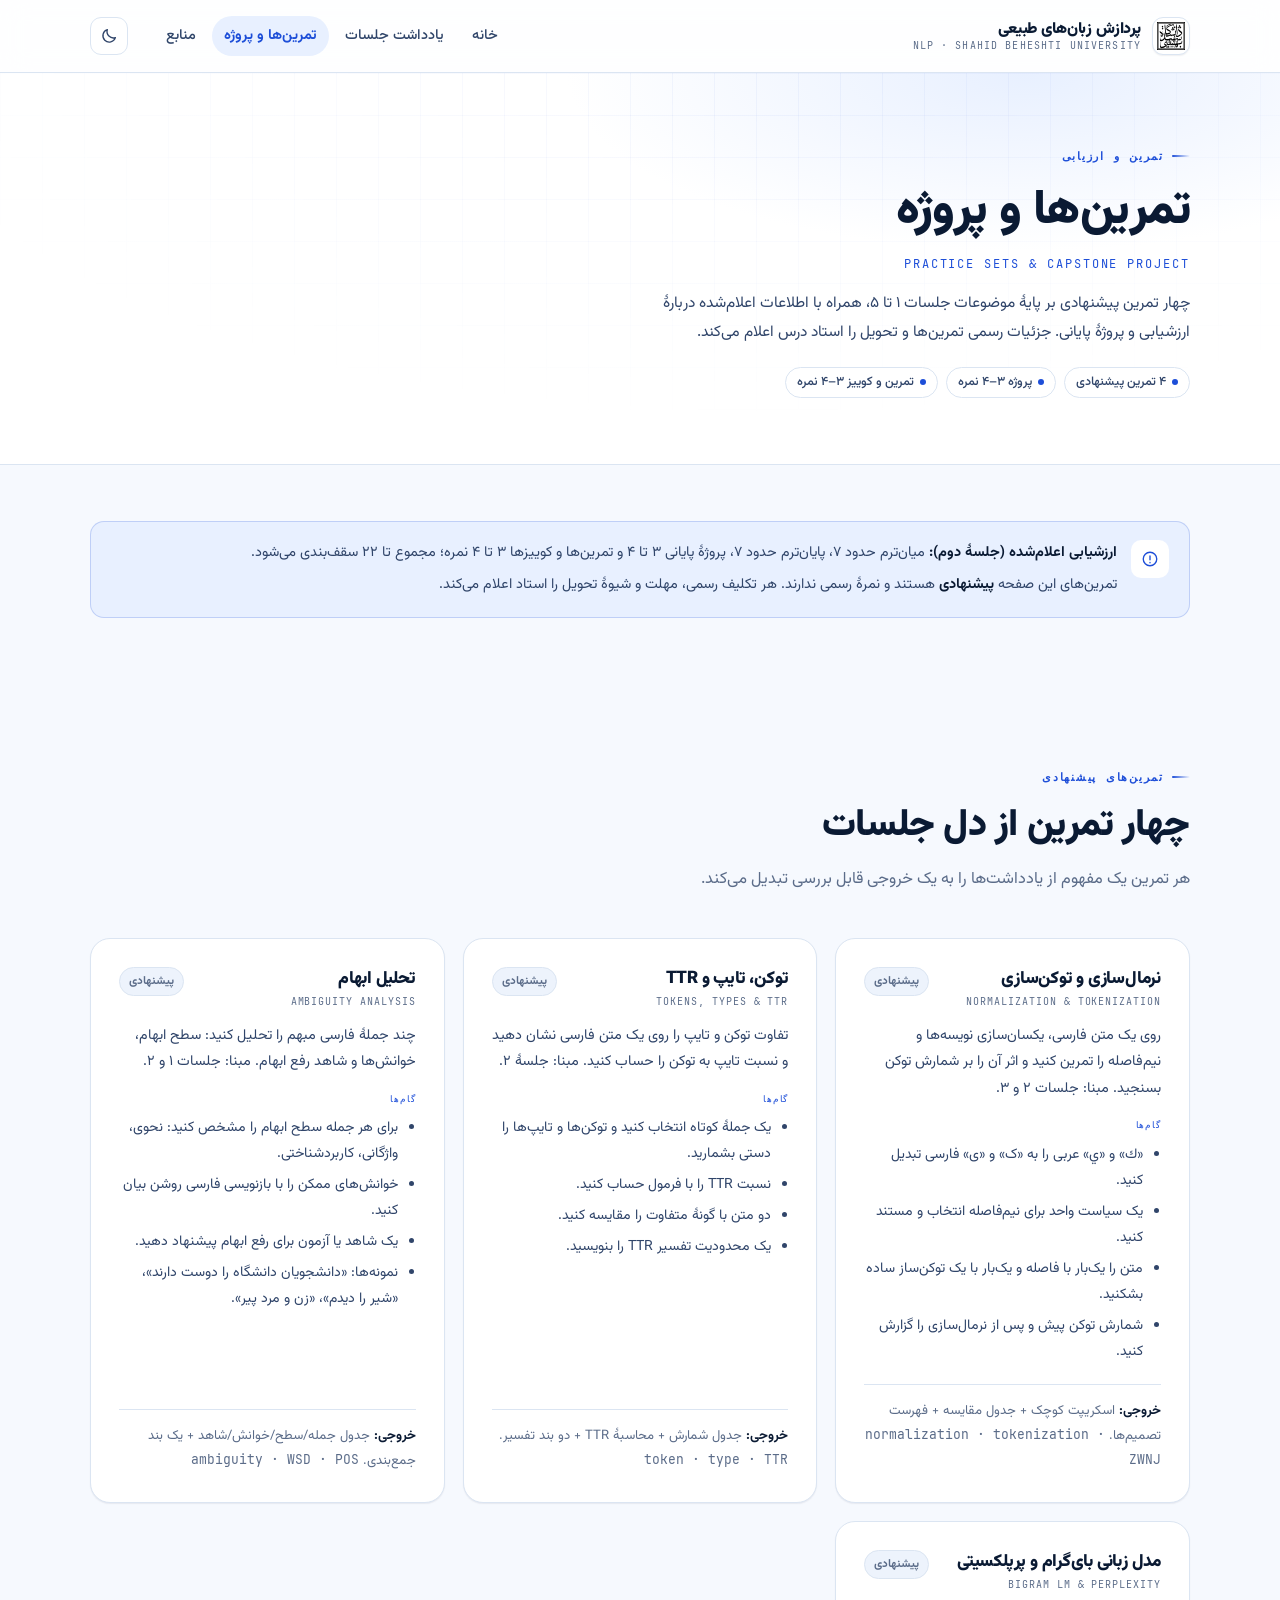
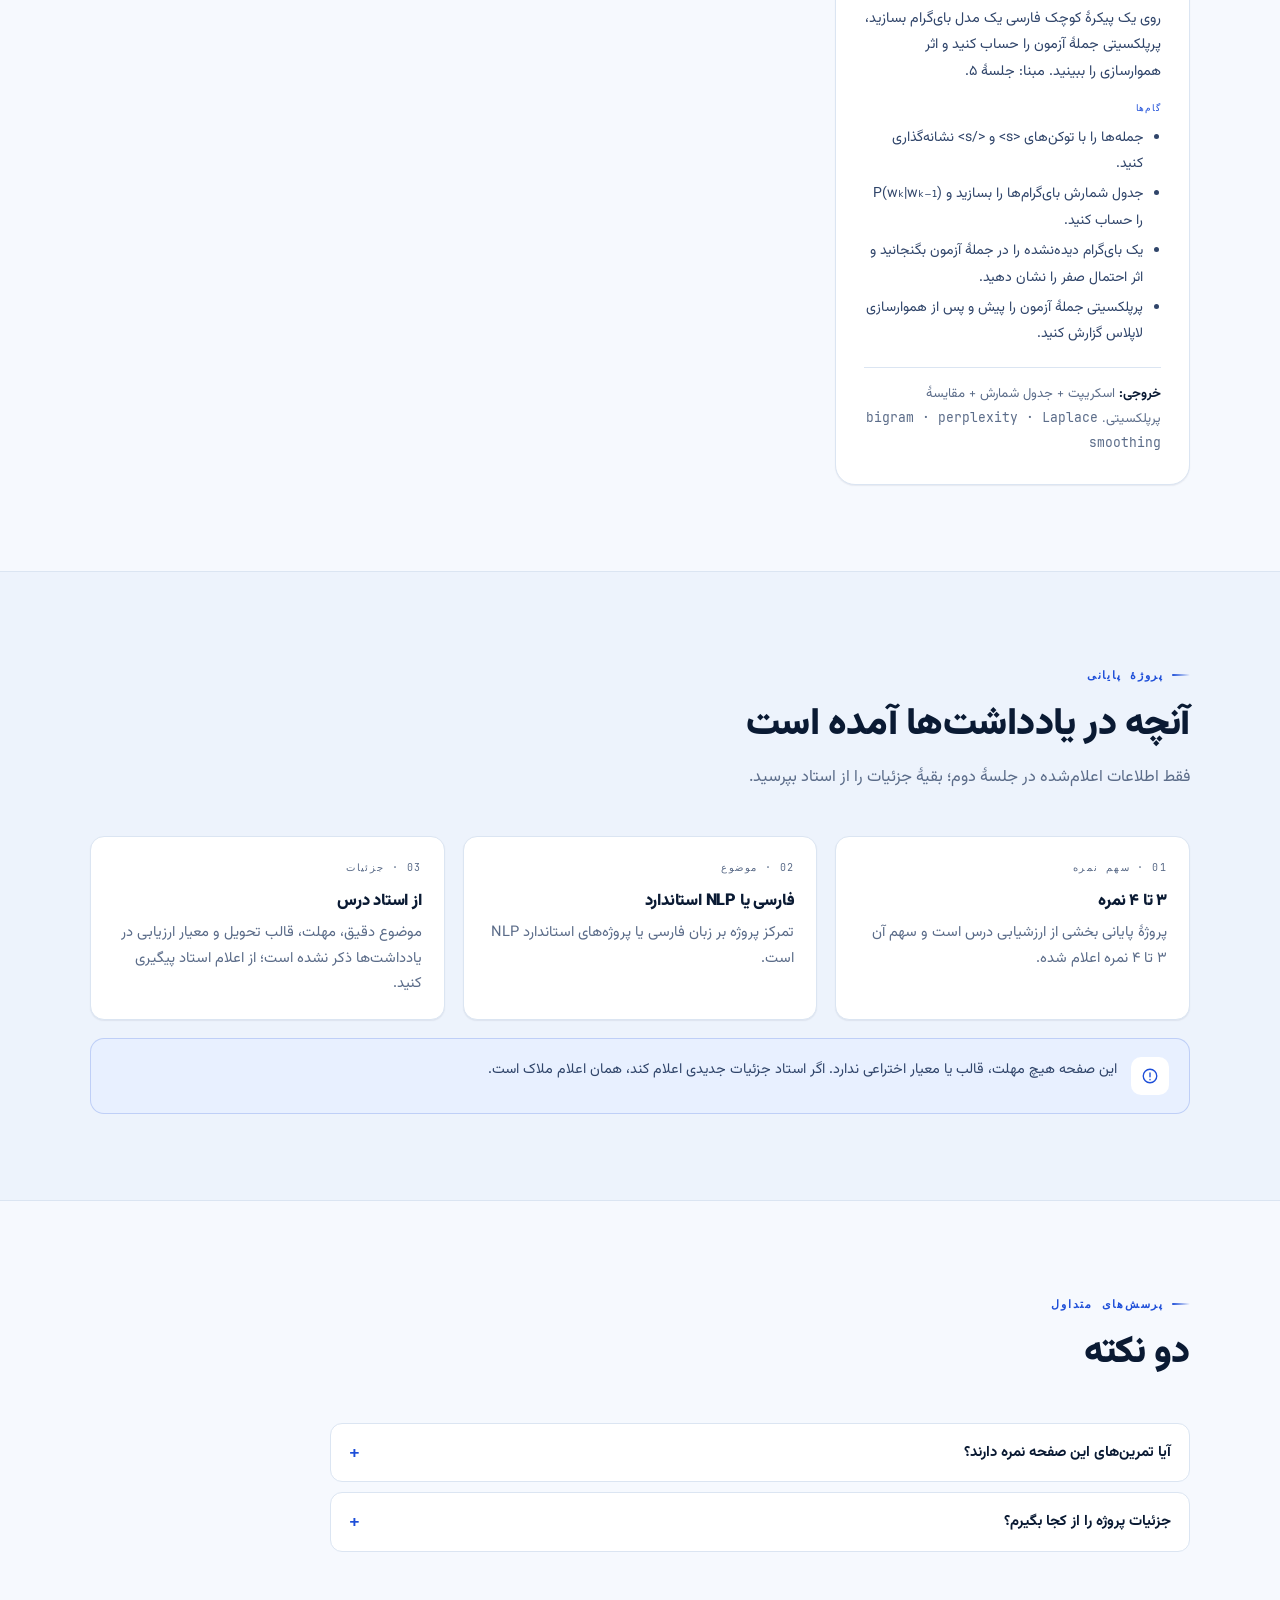
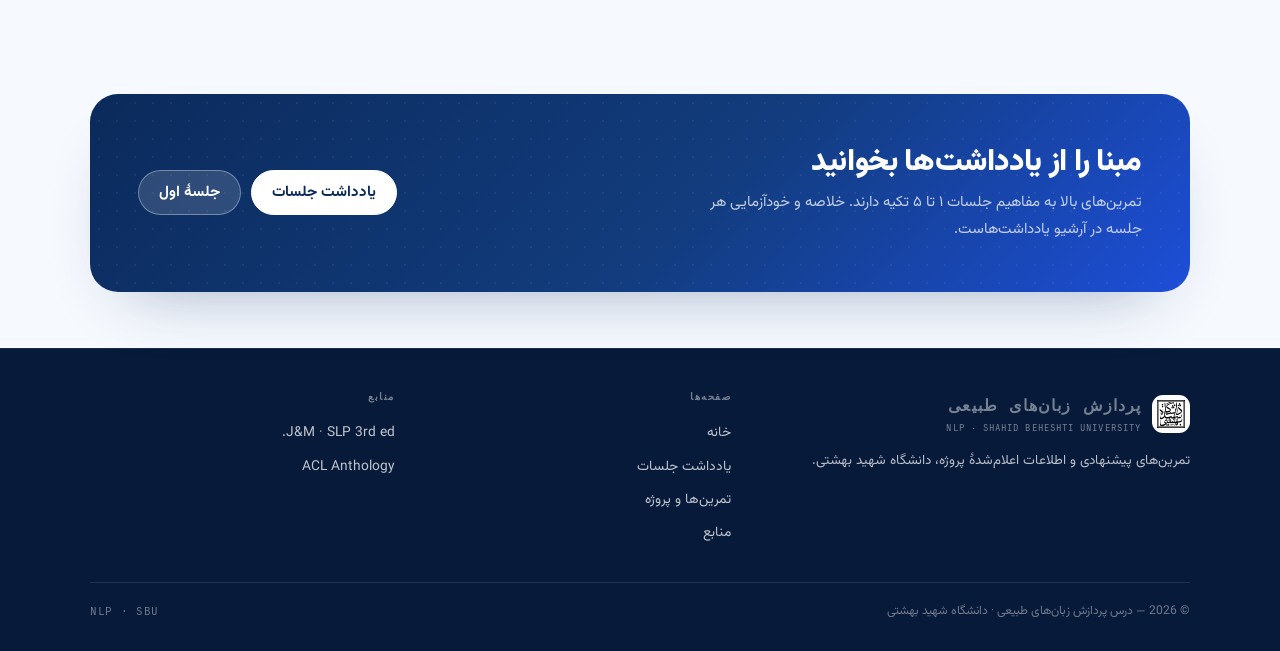
==== commit 3174243c: "Add session 5 notes: language models, N-grams & perplexity - New source content/sessions/session-05." ====
--- a/exercises.html
+++ b/exercises.html
@@ -47,11 +47,11 @@
       <h1>تمرین‌ها و پروژه</h1>
       <div class="page-en" dir="ltr">Practice sets &amp; capstone project</div>
       <p>
-        سه تمرین پیشنهادی بر پایهٔ موضوعات جلسات ۱ تا ۴، همراه با اطلاعات اعلام‌شده دربارهٔ
+        چهار تمرین پیشنهادی بر پایهٔ موضوعات جلسات ۱ تا ۵، همراه با اطلاعات اعلام‌شده دربارهٔ
         ارزشیابی و پروژهٔ پایانی. جزئیات رسمی تمرین‌ها و تحویل را استاد درس اعلام می‌کند.
       </p>
       <div class="hero-meta">
-        <span class="chip"><span class="dot"></span> ۳ تمرین پیشنهادی</span>
+        <span class="chip"><span class="dot"></span> ۴ تمرین پیشنهادی</span>
         <span class="chip"><span class="dot"></span> پروژه ۳–۴ نمره</span>
         <span class="chip"><span class="dot"></span> تمرین و کوییز ۳–۴ نمره</span>
       </div>
@@ -74,7 +74,7 @@
     <div class="container">
       <div class="section-head">
         <div class="eyebrow">تمرین‌های پیشنهادی</div>
-        <h2>سه تمرین از دل جلسات</h2>
+        <h2>چهار تمرین از دل جلسات</h2>
         <p>هر تمرین یک مفهوم از یادداشت‌ها را به یک خروجی قابل بررسی تبدیل می‌کند.</p>
       </div>
 
@@ -125,6 +125,22 @@
             <li>نمونه‌ها: «دانشجویان دانشگاه را دوست دارند»، «شیر را دیدم»، «زن و مرد پیر».</li>
           </ul>
           <div class="deliverable"><strong>خروجی:</strong> جدول جمله/سطح/خوانش/شاهد + یک بند جمع‌بندی. <span class="mono" dir="ltr">ambiguity · WSD · POS</span></div>
+        </article>
+
+        <article class="practice">
+          <div class="practice-head">
+            <div><h3>مدل زبانی بای‌گرام و پرپلکسیتی</h3><div class="practice-en" dir="ltr">Bigram LM &amp; Perplexity</div></div>
+            <span class="badge">پیشنهادی</span>
+          </div>
+          <p>روی یک پیکرهٔ کوچک فارسی یک مدل بای‌گرام بسازید، پرپلکسیتی جملهٔ آزمون را حساب کنید و اثر هموارسازی را ببینید. مبنا: جلسهٔ ۵.</p>
+          <span class="practice-label">گام‌ها</span>
+          <ul>
+            <li>جمله‌ها را با توکن‌های &lt;s&gt; و &lt;/s&gt; نشانه‌گذاری کنید.</li>
+            <li>جدول شمارش بای‌گرام‌ها را بسازید و P(wₖ|wₖ₋₁) را حساب کنید.</li>
+            <li>یک بای‌گرام دیده‌نشده را در جملهٔ آزمون بگنجانید و اثر احتمال صفر را نشان دهید.</li>
+            <li>پرپلکسیتی جملهٔ آزمون را پیش و پس از هموارسازی لاپلاس گزارش کنید.</li>
+          </ul>
+          <div class="deliverable"><strong>خروجی:</strong> اسکریپت + جدول شمارش + مقایسهٔ پرپلکسیتی. <span class="mono" dir="ltr">bigram · perplexity · Laplace smoothing</span></div>
         </article>
       </div>
     </div>
@@ -185,7 +201,7 @@
       <div class="cta-band">
         <div>
           <h2>مبنا را از یادداشت‌ها بخوانید</h2>
-          <p>تمرین‌های بالا به مفاهیم جلسات ۱ تا ۴ تکیه دارند. خلاصه و خودآزمایی هر جلسه در آرشیو یادداشت‌هاست.</p>
+          <p>تمرین‌های بالا به مفاهیم جلسات ۱ تا ۵ تکیه دارند. خلاصه و خودآزمایی هر جلسه در آرشیو یادداشت‌هاست.</p>
         </div>
         <div class="cta-actions">
           <a class="btn btn--ghost" href="notes.html">یادداشت جلسات</a>
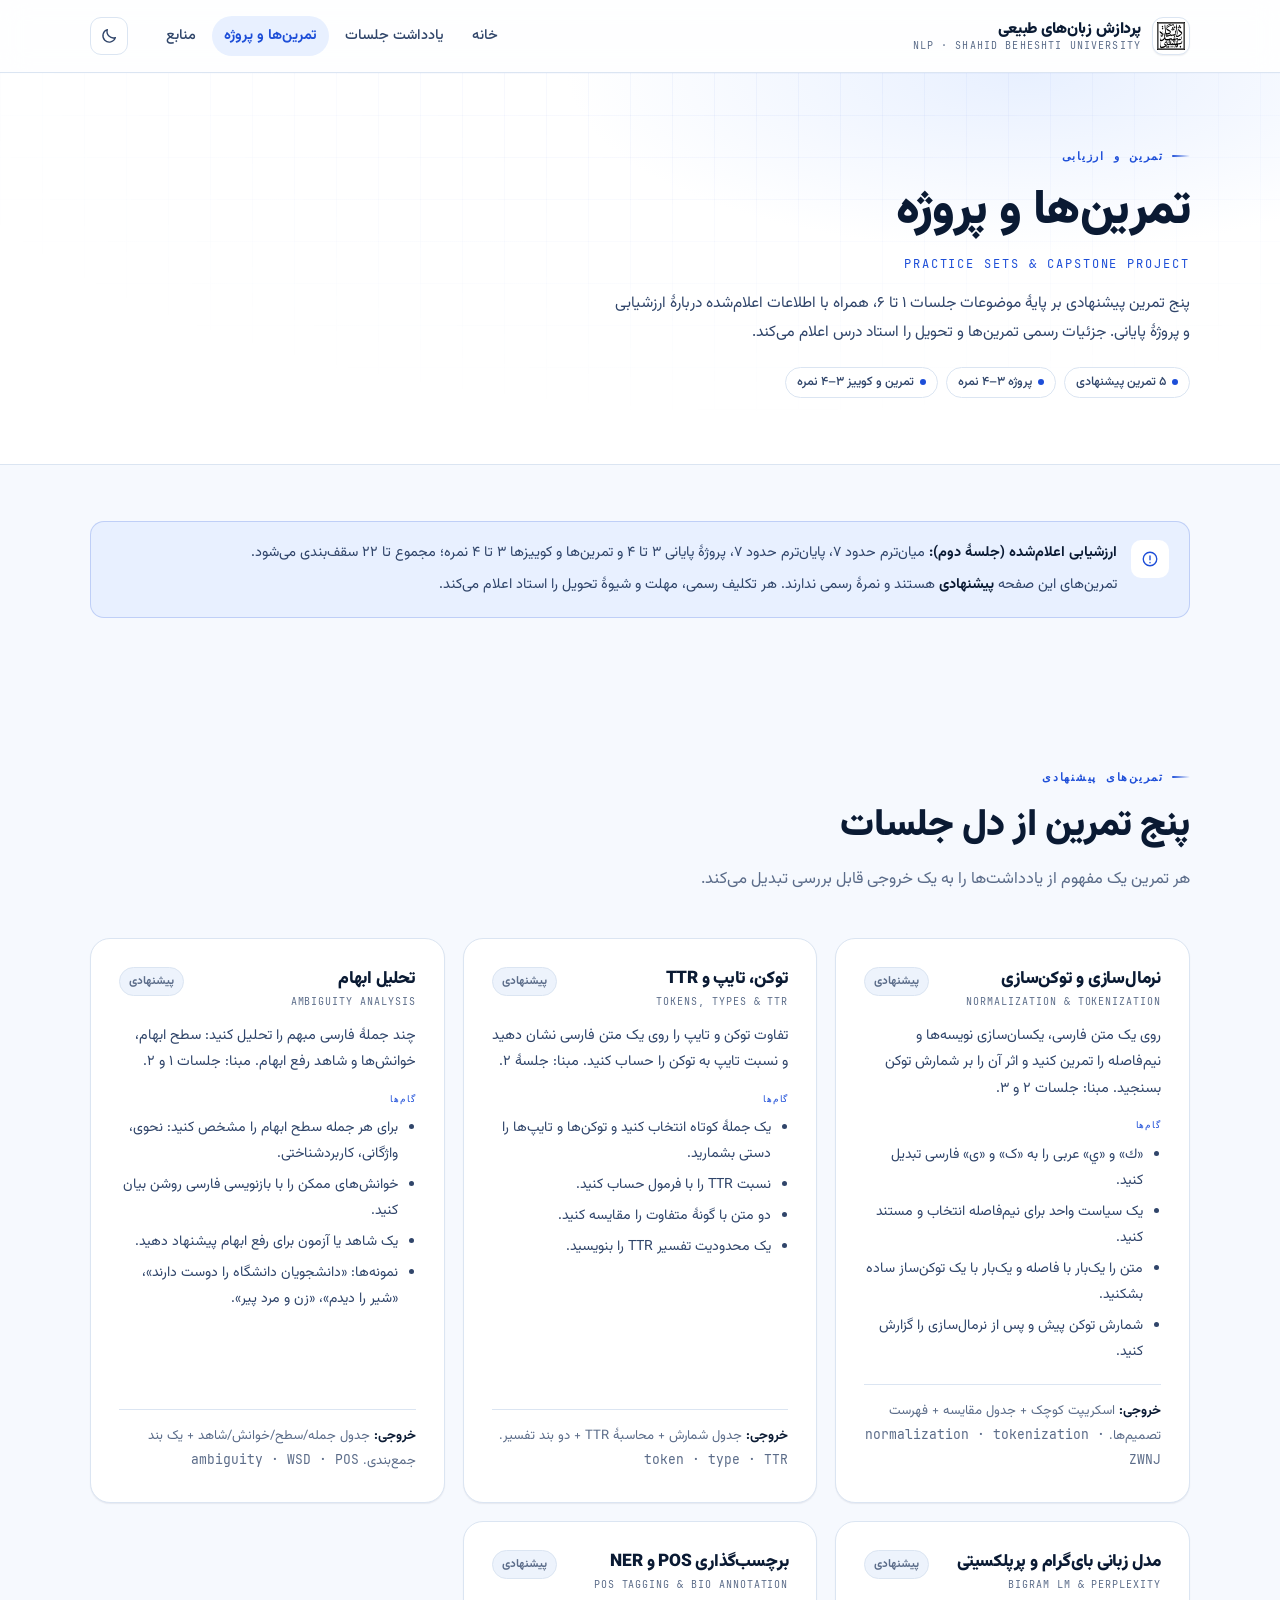
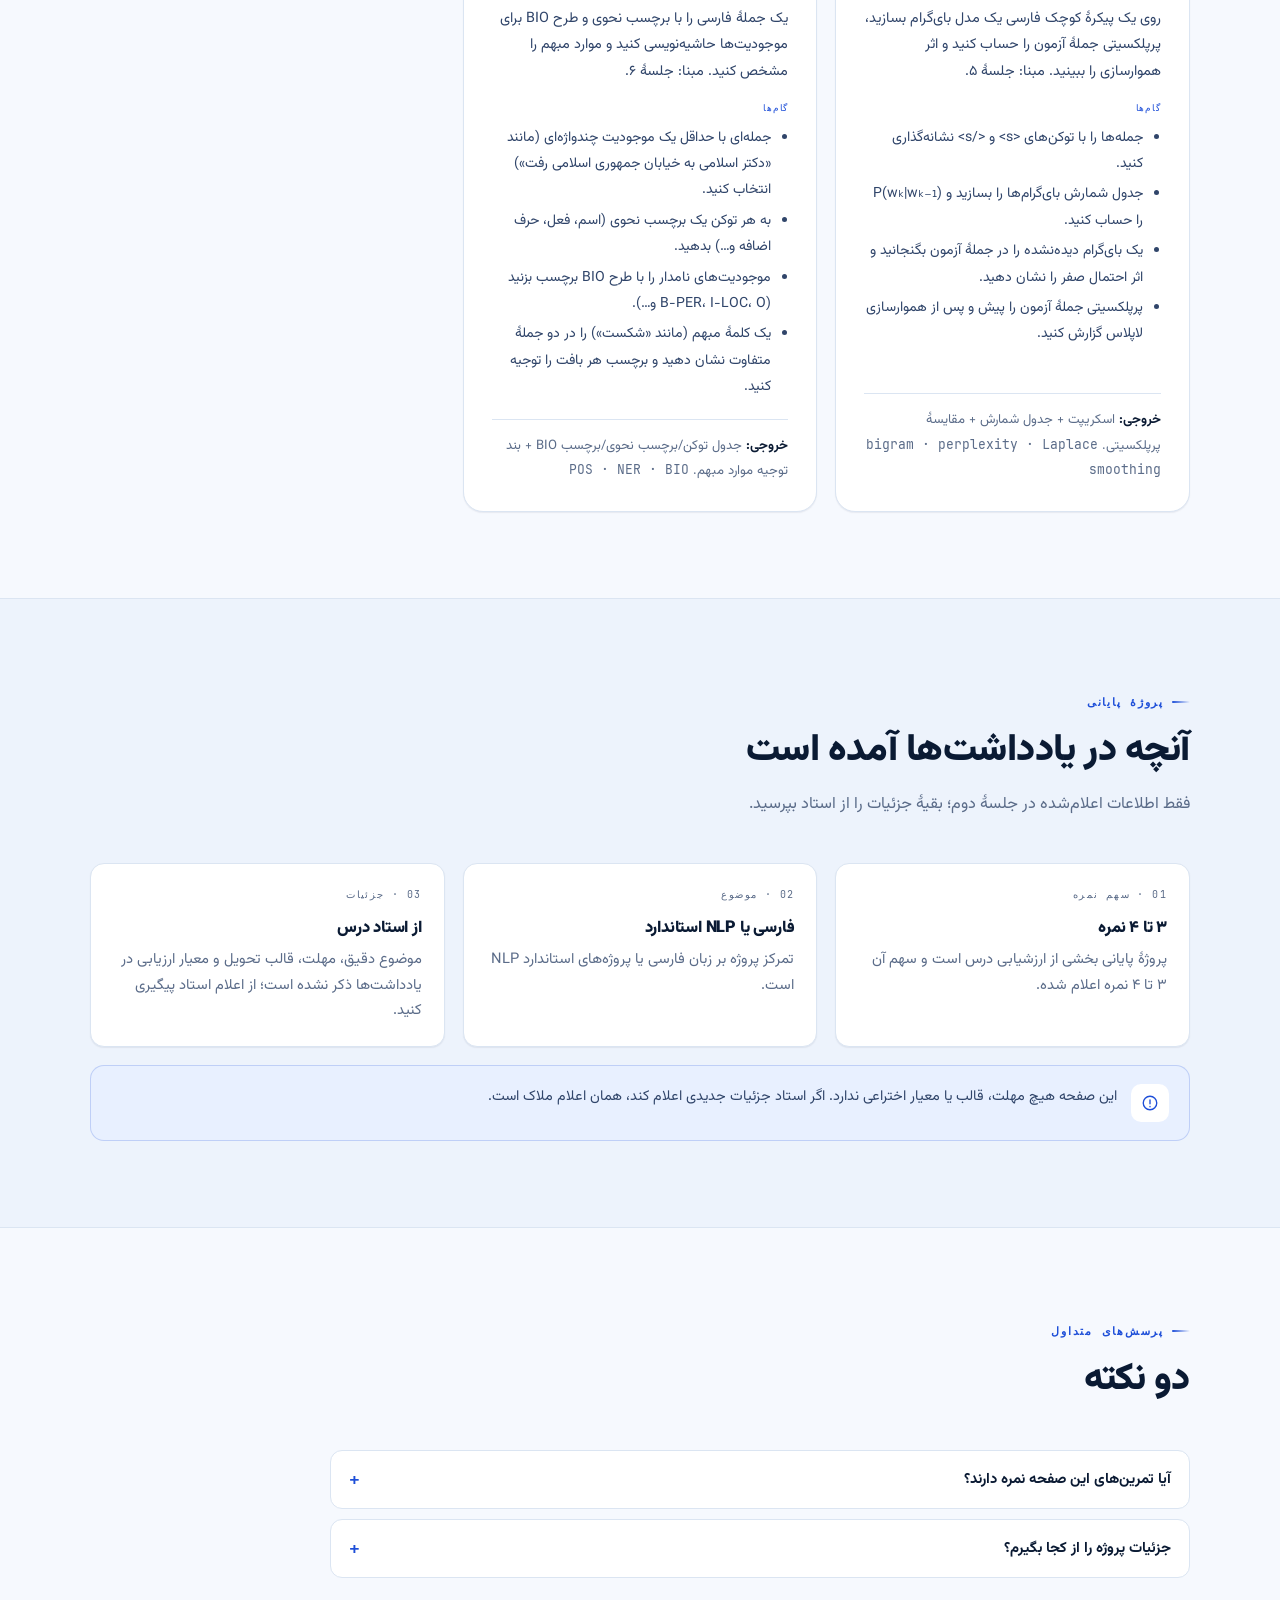
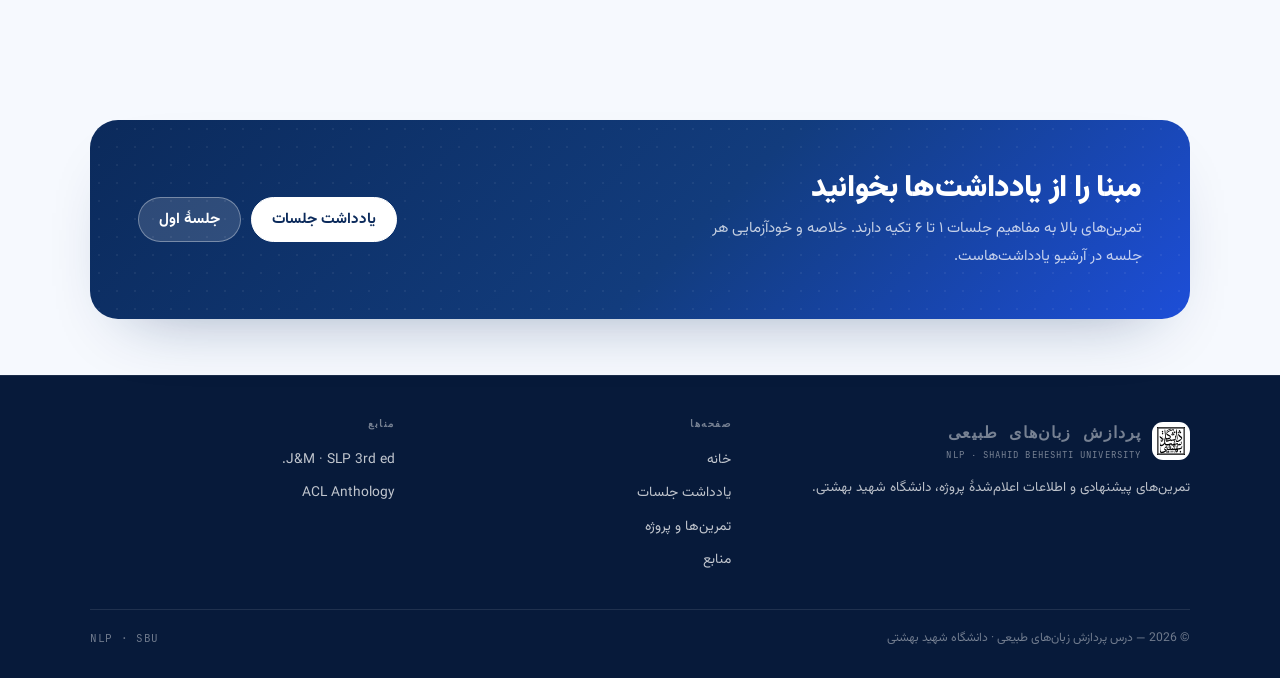
==== commit c958563c: "Add session 6 notes: POS tagging & named entity recognition - New source content/sessions/session-06" ====
--- a/exercises.html
+++ b/exercises.html
@@ -47,11 +47,11 @@
       <h1>تمرین‌ها و پروژه</h1>
       <div class="page-en" dir="ltr">Practice sets &amp; capstone project</div>
       <p>
-        چهار تمرین پیشنهادی بر پایهٔ موضوعات جلسات ۱ تا ۵، همراه با اطلاعات اعلام‌شده دربارهٔ
+        پنج تمرین پیشنهادی بر پایهٔ موضوعات جلسات ۱ تا ۶، همراه با اطلاعات اعلام‌شده دربارهٔ
         ارزشیابی و پروژهٔ پایانی. جزئیات رسمی تمرین‌ها و تحویل را استاد درس اعلام می‌کند.
       </p>
       <div class="hero-meta">
-        <span class="chip"><span class="dot"></span> ۴ تمرین پیشنهادی</span>
+        <span class="chip"><span class="dot"></span> ۵ تمرین پیشنهادی</span>
         <span class="chip"><span class="dot"></span> پروژه ۳–۴ نمره</span>
         <span class="chip"><span class="dot"></span> تمرین و کوییز ۳–۴ نمره</span>
       </div>
@@ -74,7 +74,7 @@
     <div class="container">
       <div class="section-head">
         <div class="eyebrow">تمرین‌های پیشنهادی</div>
-        <h2>چهار تمرین از دل جلسات</h2>
+        <h2>پنج تمرین از دل جلسات</h2>
         <p>هر تمرین یک مفهوم از یادداشت‌ها را به یک خروجی قابل بررسی تبدیل می‌کند.</p>
       </div>
 
@@ -141,6 +141,22 @@
             <li>پرپلکسیتی جملهٔ آزمون را پیش و پس از هموارسازی لاپلاس گزارش کنید.</li>
           </ul>
           <div class="deliverable"><strong>خروجی:</strong> اسکریپت + جدول شمارش + مقایسهٔ پرپلکسیتی. <span class="mono" dir="ltr">bigram · perplexity · Laplace smoothing</span></div>
+        </article>
+
+        <article class="practice">
+          <div class="practice-head">
+            <div><h3>برچسب‌گذاری POS و NER</h3><div class="practice-en" dir="ltr">POS Tagging &amp; BIO Annotation</div></div>
+            <span class="badge">پیشنهادی</span>
+          </div>
+          <p>یک جملهٔ فارسی را با برچسب نحوی و طرح BIO برای موجودیت‌ها حاشیه‌نویسی کنید و موارد مبهم را مشخص کنید. مبنا: جلسهٔ ۶.</p>
+          <span class="practice-label">گام‌ها</span>
+          <ul>
+            <li>جمله‌ای با حداقل یک موجودیت چندواژه‌ای (مانند «دکتر اسلامی به خیابان جمهوری اسلامی رفت») انتخاب کنید.</li>
+            <li>به هر توکن یک برچسب نحوی (اسم، فعل، حرف اضافه و…) بدهید.</li>
+            <li>موجودیت‌های نامدار را با طرح BIO برچسب بزنید (B-PER، I-LOC، O و…).</li>
+            <li>یک کلمهٔ مبهم (مانند «شکست») را در دو جملهٔ متفاوت نشان دهید و برچسب هر بافت را توجیه کنید.</li>
+          </ul>
+          <div class="deliverable"><strong>خروجی:</strong> جدول توکن/برچسب نحوی/برچسب BIO + بند توجیه موارد مبهم. <span class="mono" dir="ltr">POS · NER · BIO</span></div>
         </article>
       </div>
     </div>
@@ -201,7 +217,7 @@
       <div class="cta-band">
         <div>
           <h2>مبنا را از یادداشت‌ها بخوانید</h2>
-          <p>تمرین‌های بالا به مفاهیم جلسات ۱ تا ۵ تکیه دارند. خلاصه و خودآزمایی هر جلسه در آرشیو یادداشت‌هاست.</p>
+          <p>تمرین‌های بالا به مفاهیم جلسات ۱ تا ۶ تکیه دارند. خلاصه و خودآزمایی هر جلسه در آرشیو یادداشت‌هاست.</p>
         </div>
         <div class="cta-actions">
           <a class="btn btn--ghost" href="notes.html">یادداشت جلسات</a>
--- a/assets/css/site.css
+++ b/assets/css/site.css
@@ -1181,6 +1181,41 @@
   border-radius: 10px; padding: 14px 16px; margin: 16px 0;
   font-size: 0.9rem; overflow-x: auto;
 }
+
+/* Math */
+.math-block {
+  direction: ltr; text-align: center;
+  background: var(--surface-2); border: 1px solid var(--line);
+  border-radius: 12px; padding: 20px 24px; margin: 18px 0;
+  overflow-x: auto; line-height: 2;
+}
+.math-row { white-space: nowrap; }
+.math-row + .math-row { margin-top: 8px; }
+.math {
+  font-family: "STIX Two Math", "Cambria Math", Cambria, "Times New Roman", serif;
+  font-style: italic;
+  direction: ltr; unicode-bidi: isolate;
+  white-space: nowrap;
+}
+.math-block .math { font-size: 1.05rem; }
+.math .frac {
+  display: inline-flex; flex-direction: column;
+  vertical-align: middle; text-align: center;
+  margin: 0 .45em; line-height: 1.3;
+}
+.math .frac-n { padding: 0 .5em .2em; border-bottom: 1.6px solid currentColor; }
+.math .frac-d { padding: .2em .5em 0; }
+.math sub, .math sup { font-size: .68em; font-style: normal; line-height: 1; }
+.math sup { vertical-align: .45em; }
+.math sub { vertical-align: -.28em; }
+.math .m-op { font-style: normal; font-size: 1.32em; vertical-align: -.1em; margin-inline-end: .18em; }
+.math .m-mid { font-style: normal; color: var(--muted); margin: 0 .35em; }
+.math .m-text { font-style: normal; font-family: var(--font); }
+.math .m-hat { position: relative; }
+.math .m-hat::after { content: "^"; position: absolute; top: -0.55em; left: 50%; transform: translateX(-50%); font-size: .55em; font-style: normal; }
+.math .m-sp { display: inline-block; width: 1.1em; }
+.math .m-sp2 { width: 2.3em; }
+.callout .math { white-space: normal; }
 .prose .persian-block {
   direction: rtl; text-align: right; background: var(--brand-soft);
   border-radius: 10px; padding: 14px 18px; margin: 16px 0;
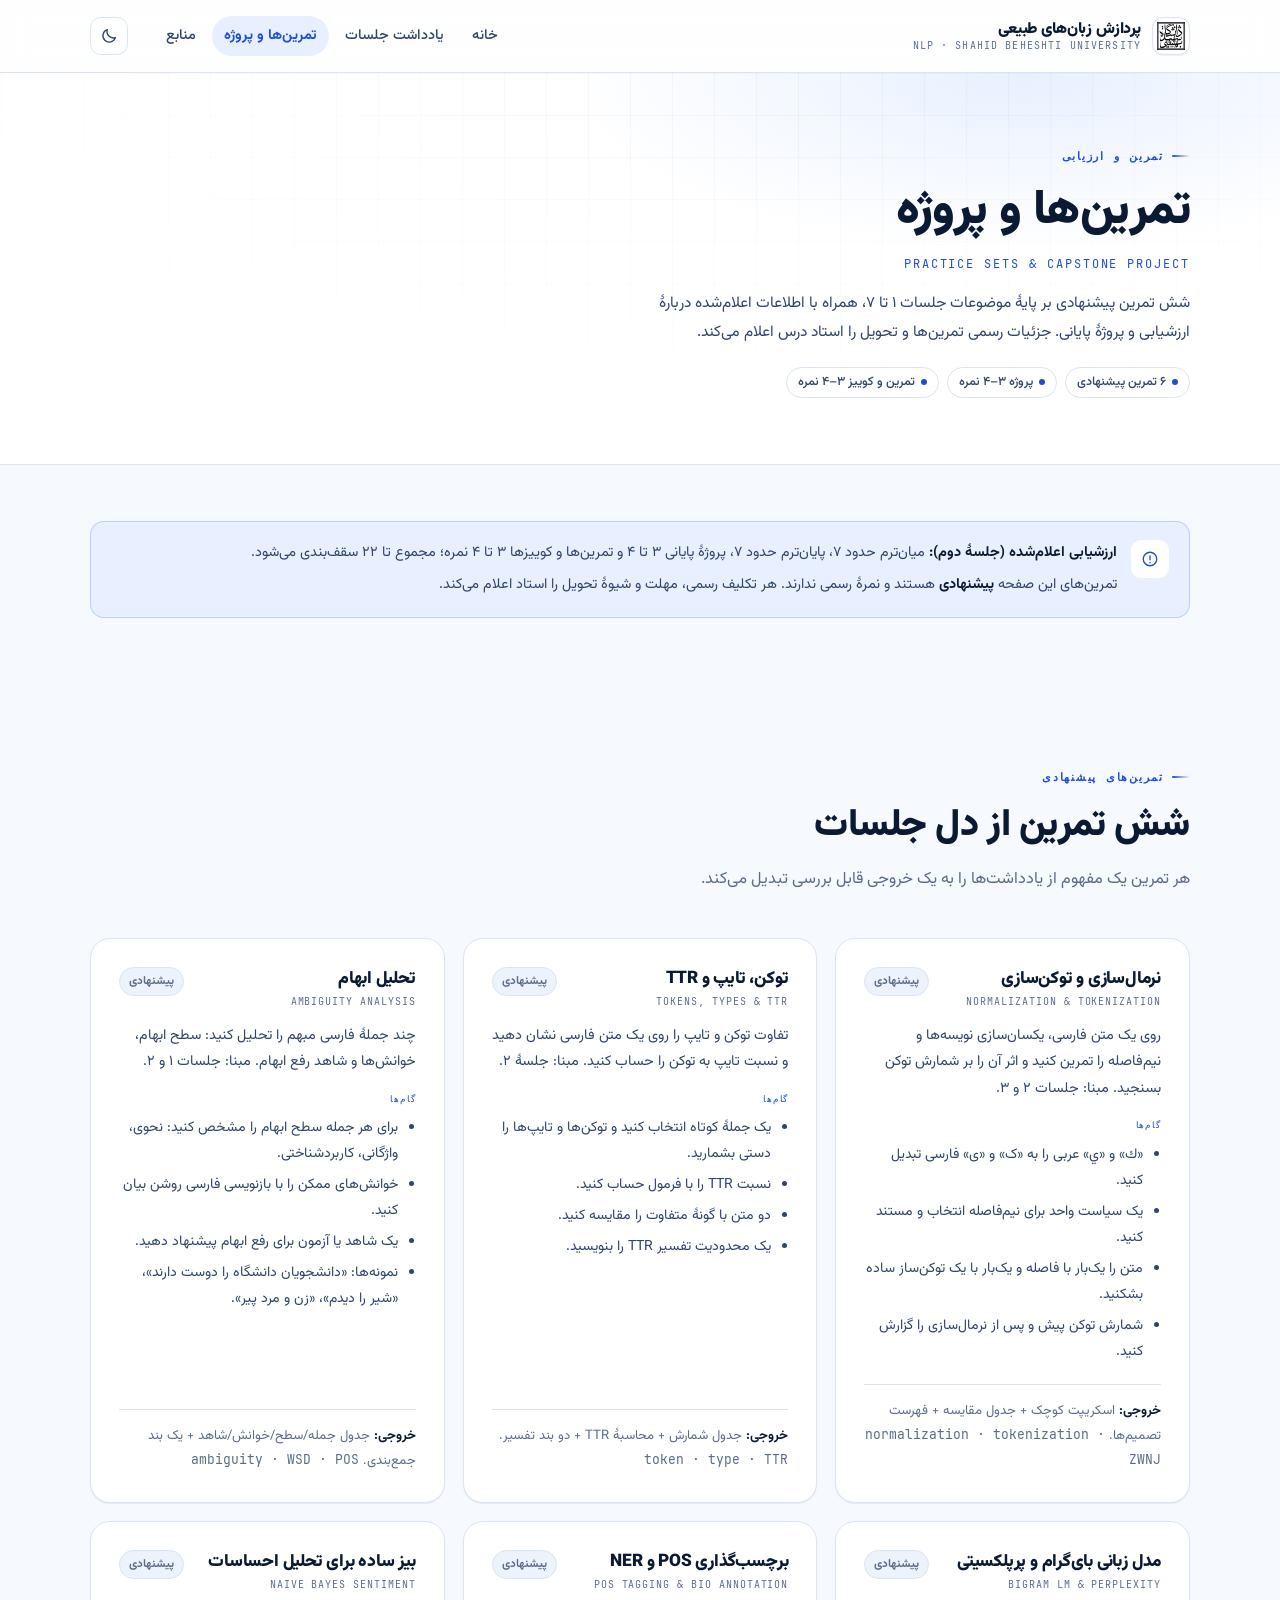
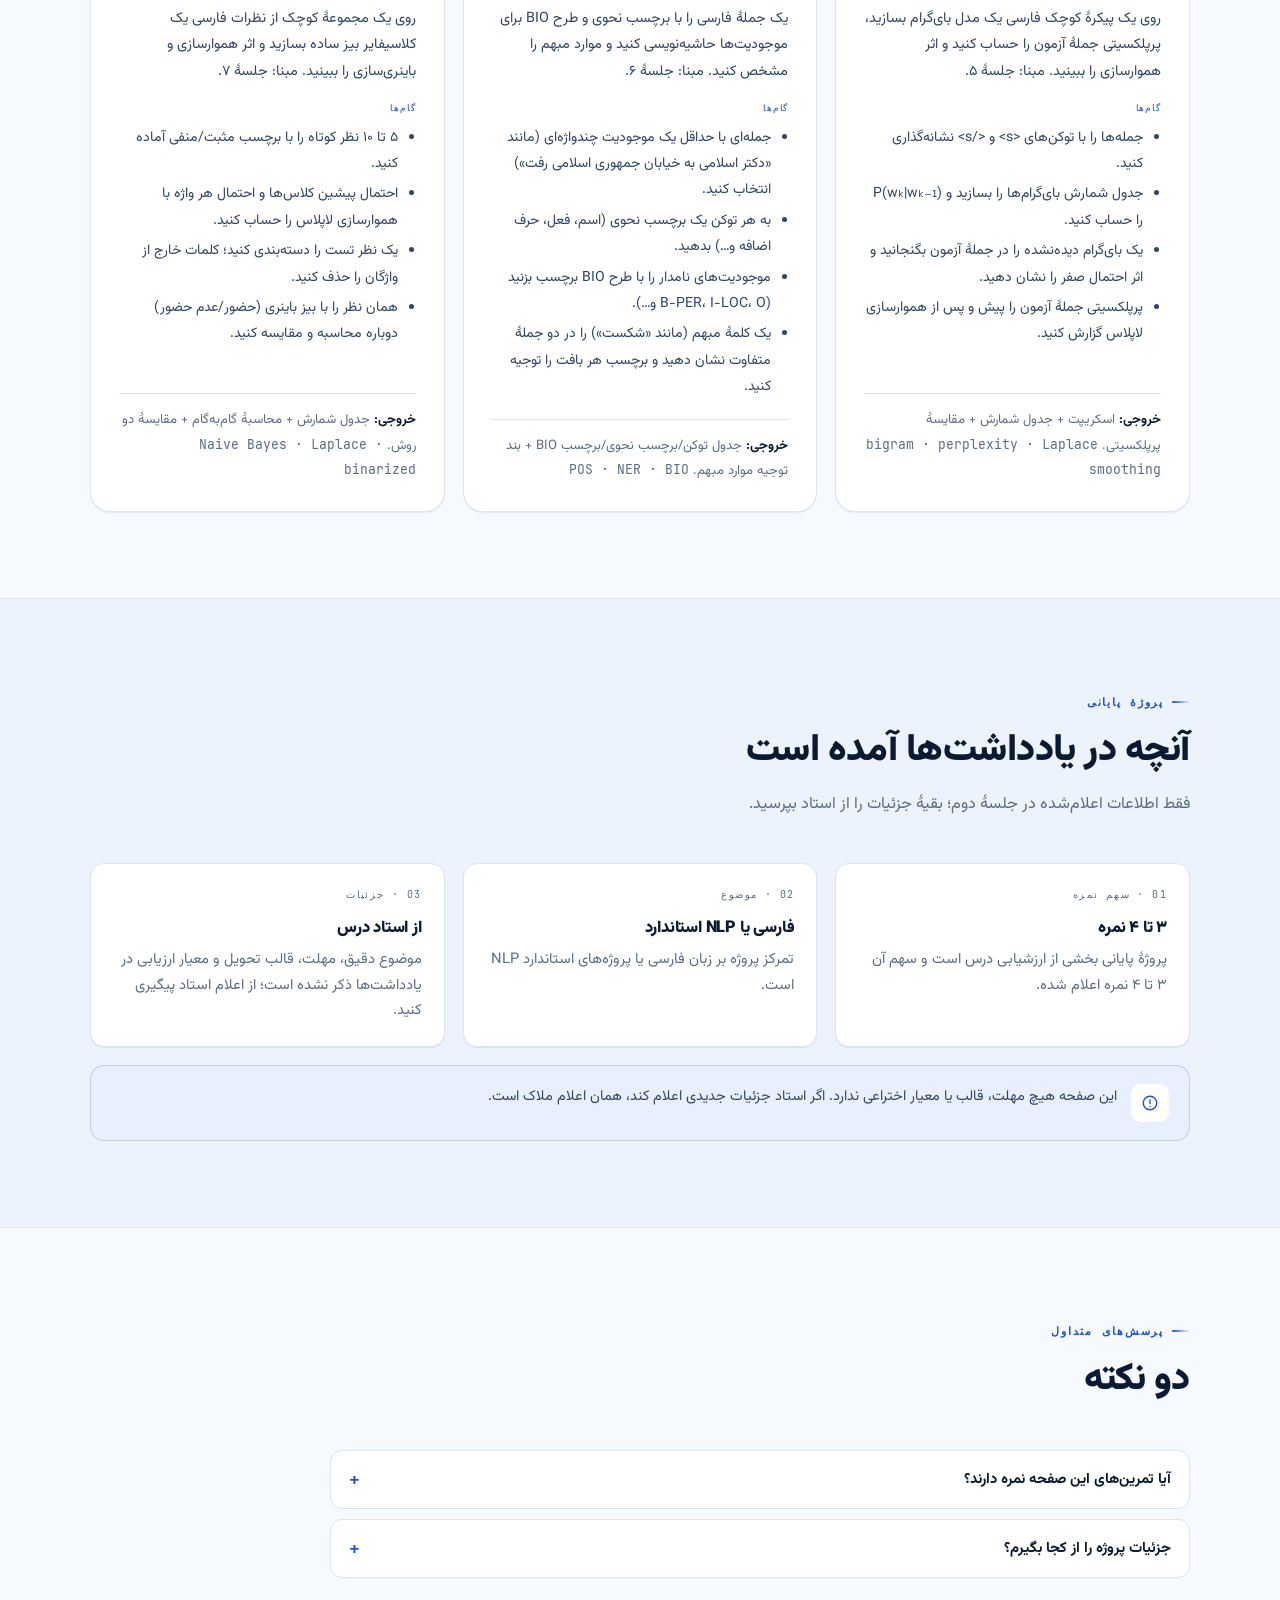
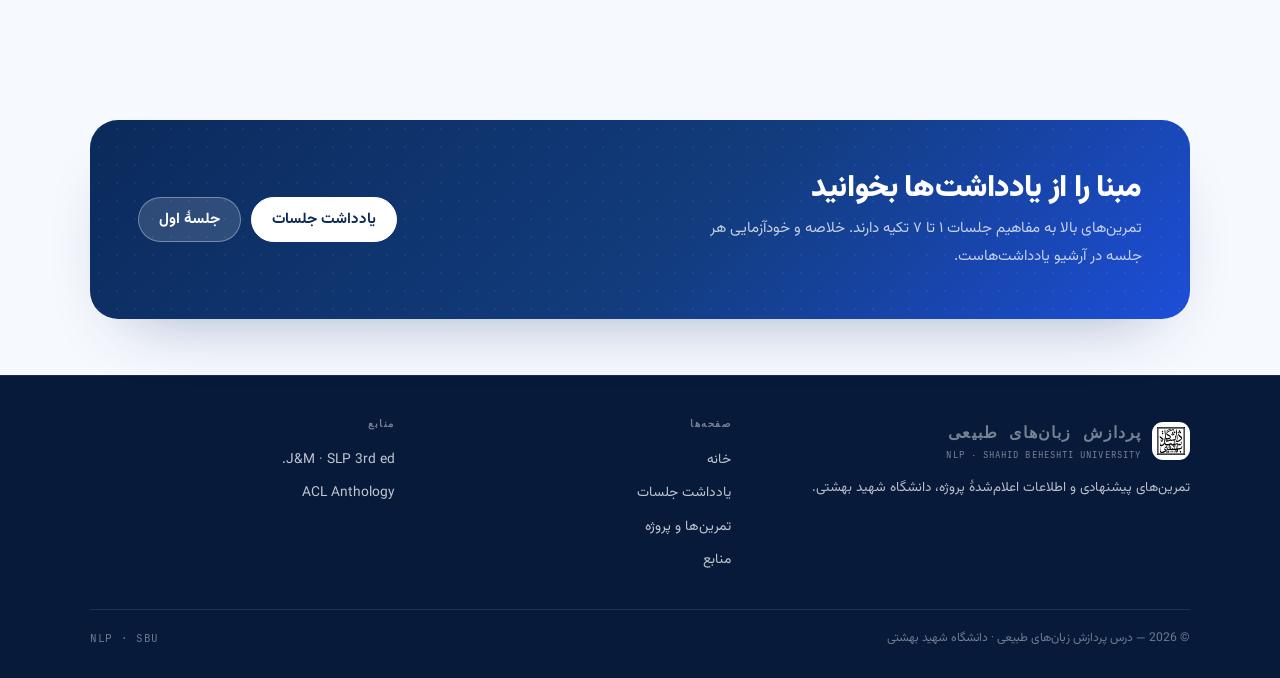
==== commit ae16514f: "Add session 7 notes: smoothing, text classification & Naive Bayes - New source content/sessions/sess" ====
--- a/exercises.html
+++ b/exercises.html
@@ -47,11 +47,11 @@
       <h1>تمرین‌ها و پروژه</h1>
       <div class="page-en" dir="ltr">Practice sets &amp; capstone project</div>
       <p>
-        پنج تمرین پیشنهادی بر پایهٔ موضوعات جلسات ۱ تا ۶، همراه با اطلاعات اعلام‌شده دربارهٔ
+        شش تمرین پیشنهادی بر پایهٔ موضوعات جلسات ۱ تا ۷، همراه با اطلاعات اعلام‌شده دربارهٔ
         ارزشیابی و پروژهٔ پایانی. جزئیات رسمی تمرین‌ها و تحویل را استاد درس اعلام می‌کند.
       </p>
       <div class="hero-meta">
-        <span class="chip"><span class="dot"></span> ۵ تمرین پیشنهادی</span>
+        <span class="chip"><span class="dot"></span> ۶ تمرین پیشنهادی</span>
         <span class="chip"><span class="dot"></span> پروژه ۳–۴ نمره</span>
         <span class="chip"><span class="dot"></span> تمرین و کوییز ۳–۴ نمره</span>
       </div>
@@ -74,7 +74,7 @@
     <div class="container">
       <div class="section-head">
         <div class="eyebrow">تمرین‌های پیشنهادی</div>
-        <h2>پنج تمرین از دل جلسات</h2>
+        <h2>شش تمرین از دل جلسات</h2>
         <p>هر تمرین یک مفهوم از یادداشت‌ها را به یک خروجی قابل بررسی تبدیل می‌کند.</p>
       </div>
 
@@ -157,6 +157,22 @@
             <li>یک کلمهٔ مبهم (مانند «شکست») را در دو جملهٔ متفاوت نشان دهید و برچسب هر بافت را توجیه کنید.</li>
           </ul>
           <div class="deliverable"><strong>خروجی:</strong> جدول توکن/برچسب نحوی/برچسب BIO + بند توجیه موارد مبهم. <span class="mono" dir="ltr">POS · NER · BIO</span></div>
+        </article>
+
+        <article class="practice">
+          <div class="practice-head">
+            <div><h3>بیز ساده برای تحلیل احساسات</h3><div class="practice-en" dir="ltr">Naive Bayes Sentiment</div></div>
+            <span class="badge">پیشنهادی</span>
+          </div>
+          <p>روی یک مجموعهٔ کوچک از نظرات فارسی یک کلاسیفایر بیز ساده بسازید و اثر هموارسازی و باینری‌سازی را ببینید. مبنا: جلسهٔ ۷.</p>
+          <span class="practice-label">گام‌ها</span>
+          <ul>
+            <li>۵ تا ۱۰ نظر کوتاه را با برچسب مثبت/منفی آماده کنید.</li>
+            <li>احتمال پیشین کلاس‌ها و احتمال هر واژه با هموارسازی لاپلاس را حساب کنید.</li>
+            <li>یک نظر تست را دسته‌بندی کنید؛ کلمات خارج از واژگان را حذف کنید.</li>
+            <li>همان نظر را با بیز باینری (حضور/عدم حضور) دوباره محاسبه و مقایسه کنید.</li>
+          </ul>
+          <div class="deliverable"><strong>خروجی:</strong> جدول شمارش + محاسبهٔ گام‌به‌گام + مقایسهٔ دو روش. <span class="mono" dir="ltr">Naive Bayes · Laplace · binarized</span></div>
         </article>
       </div>
     </div>
@@ -217,7 +233,7 @@
       <div class="cta-band">
         <div>
           <h2>مبنا را از یادداشت‌ها بخوانید</h2>
-          <p>تمرین‌های بالا به مفاهیم جلسات ۱ تا ۶ تکیه دارند. خلاصه و خودآزمایی هر جلسه در آرشیو یادداشت‌هاست.</p>
+          <p>تمرین‌های بالا به مفاهیم جلسات ۱ تا ۷ تکیه دارند. خلاصه و خودآزمایی هر جلسه در آرشیو یادداشت‌هاست.</p>
         </div>
         <div class="cta-actions">
           <a class="btn btn--ghost" href="notes.html">یادداشت جلسات</a>
--- a/assets/css/site.css
+++ b/assets/css/site.css
@@ -446,33 +446,49 @@
 .panel-dots { display: flex; gap: 6px; }
 .panel-dots span { width: 6px; height: 6px; border-radius: 50%; background: rgba(255,255,255,.28); }
 .panel-dots span:first-child { background: #7aa6ff; }
-.panel-type { position: relative; padding-block: 26px; }
-.panel-word {
-  font-size: clamp(2.6rem, 5vw, 4.2rem); font-weight: 900; line-height: 1.1;
-  color: #fff; letter-spacing: -0.02em; margin-bottom: 6px;
-}
-.panel-sub {
-  font-family: var(--mono); font-size: 11px; letter-spacing: .16em;
-  text-transform: uppercase; color: rgba(255,255,255,.55);
-  display: flex; align-items: center; gap: 10px;
-}
-.panel-sub::before { content: ""; width: 24px; height: 1px; background: rgba(255,255,255,.4); }
-.panel-tokens { display: flex; flex-wrap: wrap; gap: 8px; margin-top: 22px; }
-.token {
-  font-family: var(--mono); font-size: 11px; padding: 6px 10px;
-  border: 1px solid rgba(255,255,255,.16); border-radius: 8px;
-  background: rgba(255,255,255,.06); color: rgba(255,255,255,.82);
-  backdrop-filter: blur(4px);
-}
-.token--hot { background: rgba(122,166,255,.18); border-color: rgba(122,166,255,.5); color: #dbe8ff; }
-.panel-network { margin-top: auto; opacity: .9; }
-.panel-network svg { width: 100%; height: auto; }
-.panel-caption {
-  margin-top: 12px; display: flex; justify-content: space-between; gap: 10px;
-  font-family: var(--mono); font-size: 10px; letter-spacing: .08em;
-  color: rgba(255,255,255,.45); border-top: 1px solid rgba(255,255,255,.1);
-  padding-top: 12px;
-}
+.slides {
+  position: relative; flex: 1; display: flex; flex-direction: column;
+  justify-content: center; padding-block: 18px; text-align: center;
+}
+.slide { display: none; }
+.slide.is-active { display: block; animation: slide-in .55s ease both; }
+@keyframes slide-in {
+  from { opacity: 0; transform: translateY(8px); }
+  to { opacity: 1; transform: none; }
+}
+.slide-icon { position: relative; display: flex; justify-content: center; margin-bottom: 18px; }
+.slide-icon svg { width: 118px; height: auto; position: relative; z-index: 1; animation: icon-float 4.5s ease-in-out infinite; }
+.slide-icon::before {
+  content: ""; position: absolute; top: 50%; left: 50%; width: 96px; height: 96px;
+  transform: translate(-50%, -50%); border-radius: 50%; filter: blur(18px); opacity: .5;
+}
+@keyframes icon-float {
+  0%, 100% { transform: translateY(0); }
+  50% { transform: translateY(-6px); }
+}
+@media (prefers-reduced-motion: reduce) {
+  .slide-icon svg { animation: none; }
+}
+.slide--sum .slide-icon::before { background: rgba(240,180,94,.35); }
+.slide--asr .slide-icon::before { background: rgba(110,207,228,.4); }
+.slide--bot .slide-icon::before { background: rgba(185,167,255,.4); }
+.slide--senti .slide-icon::before { background: rgba(97,211,185,.35); }
+.slide-main {
+  font-size: clamp(1.35rem, 2.6vw, 1.9rem); font-weight: 800;
+  color: #fff; line-height: 1.3; letter-spacing: .01em;
+}
+.slide-ctrl {
+  display: flex; align-items: center; justify-content: space-between;
+  border-top: 1px solid rgba(255,255,255,.1); padding-top: 14px;
+}
+.slide-dots { display: flex; gap: 8px; }
+.sdot {
+  width: 7px; height: 7px; border-radius: 50%; padding: 0;
+  background: rgba(255,255,255,.25); border: 0;
+  transition: background .25s, transform .25s;
+}
+.sdot.is-active { background: #7aa6ff; transform: scale(1.35); }
+.slide-count { font-family: var(--mono); font-size: 10.5px; color: rgba(255,255,255,.5); letter-spacing: .1em; }
 @media (max-width: 940px) {
   .hero-inner { grid-template-columns: 1fr; padding-block: 48px 56px; }
   .hero-panel { min-height: 340px; max-width: 560px; }
@@ -480,9 +496,8 @@
 }
 @media (max-width: 520px) {
   .hero-panel { min-height: 300px; padding: 20px; border-radius: 22px; }
-  .panel-word { font-size: 2.2rem; }
-  .panel-tokens { gap: 6px; }
-  .token { font-size: 10px; padding: 5px 8px; }
+  .slide-main { font-size: 1.6rem; }
+  .slide-rows { gap: 8px; }
 }
 
 /* ---------- Stats strip ---------- */
@@ -1215,6 +1230,8 @@
 .math .m-hat::after { content: "^"; position: absolute; top: -0.55em; left: 50%; transform: translateX(-50%); font-size: .55em; font-style: normal; }
 .math .m-sp { display: inline-block; width: 1.1em; }
 .math .m-sp2 { width: 2.3em; }
+.math .m-thsp { display: inline-block; width: .18em; }
+.math .m-thsp2 { width: .36em; }
 .callout .math { white-space: normal; }
 .prose .persian-block {
   direction: rtl; text-align: right; background: var(--brand-soft);
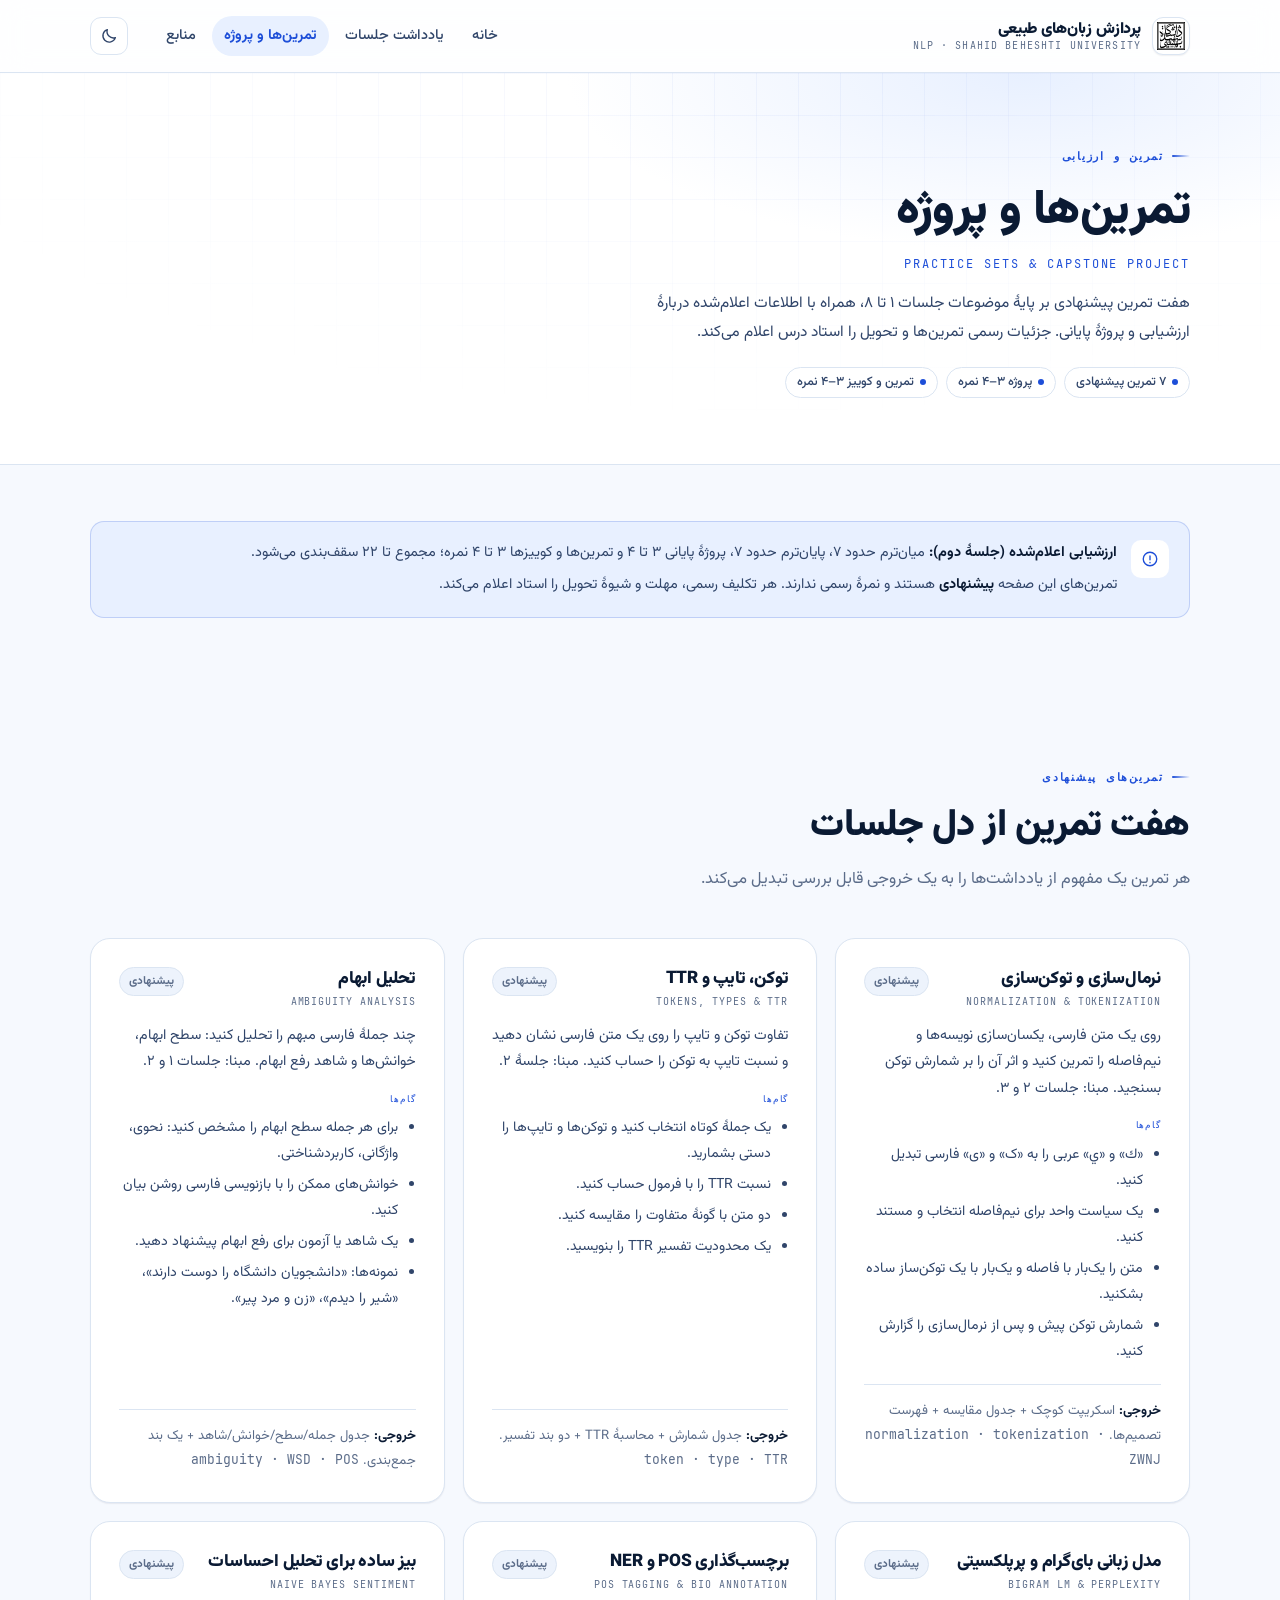
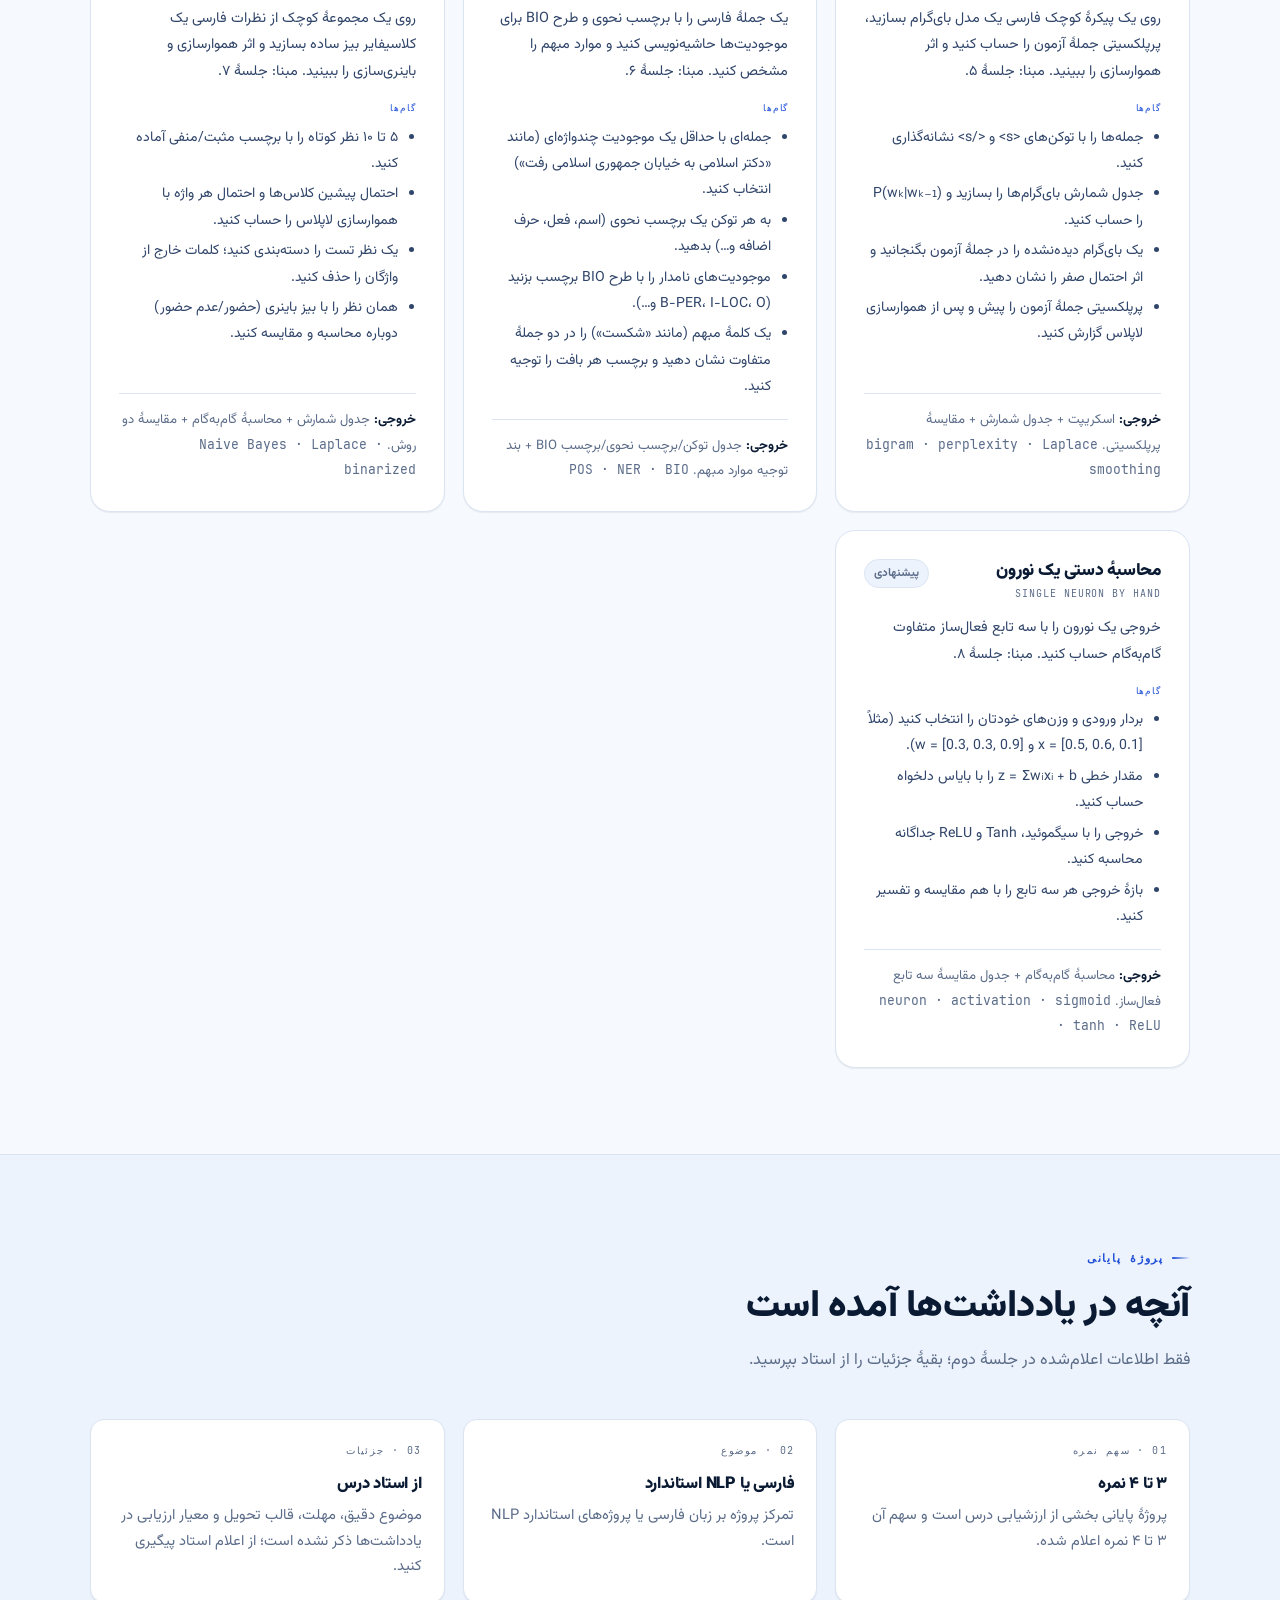
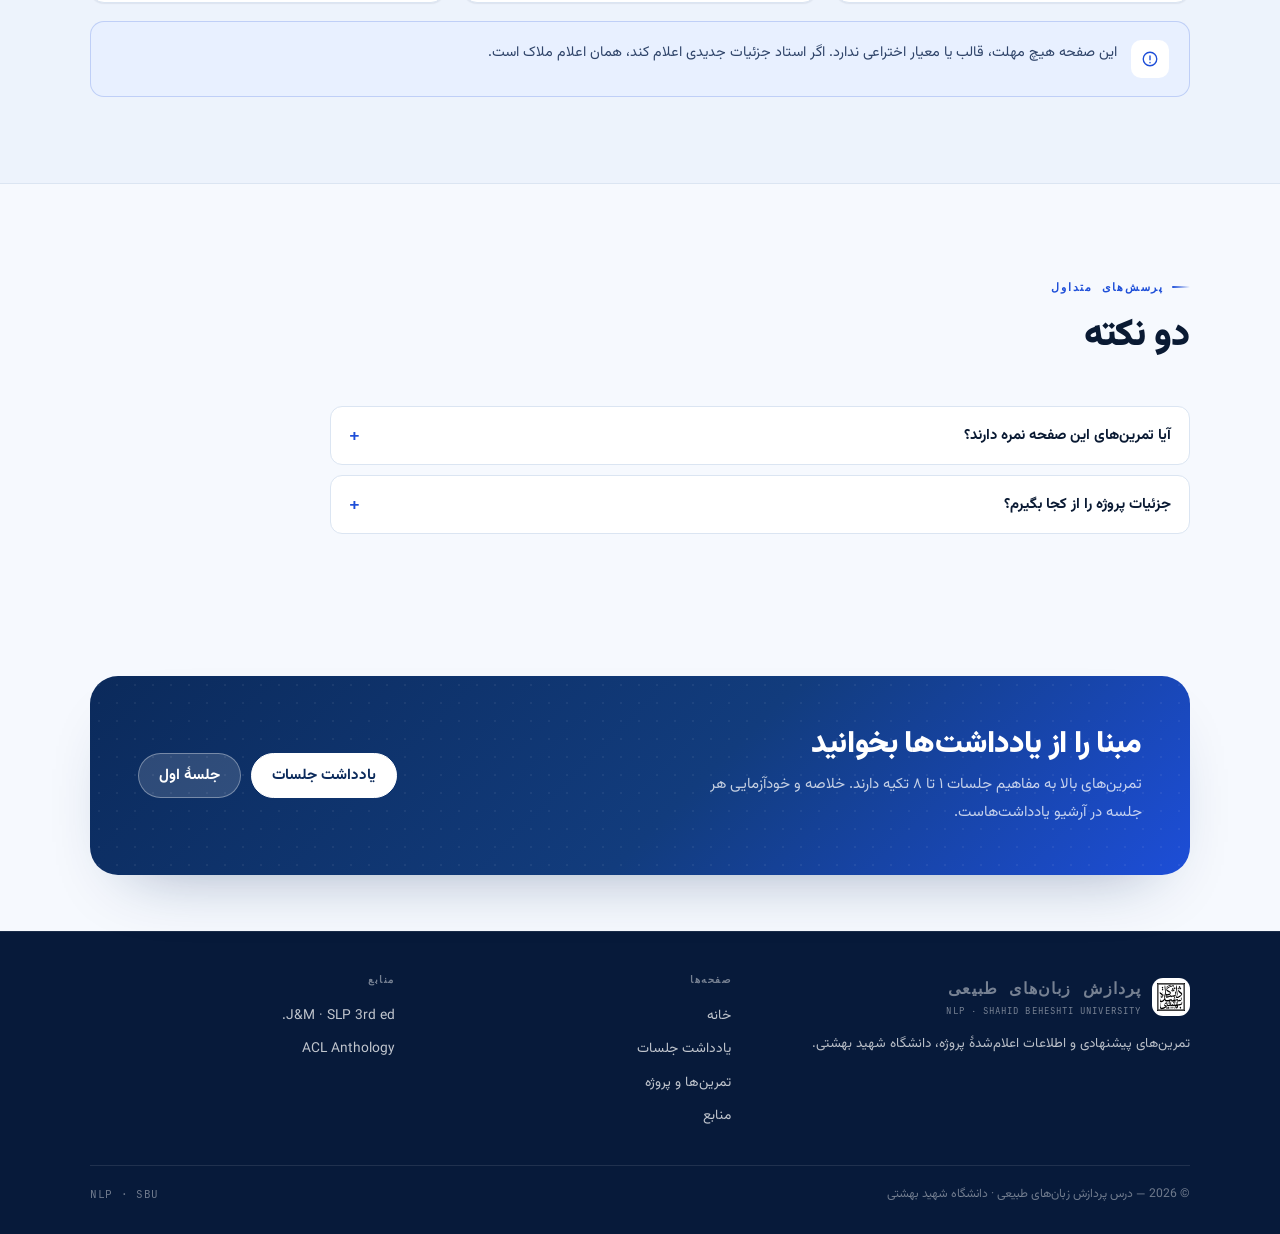
==== commit 25280c2a: "Add session 8 notes: neural networks & word embeddings - New source content/sessions/session-08.md c" ====
--- a/exercises.html
+++ b/exercises.html
@@ -47,11 +47,11 @@
       <h1>تمرین‌ها و پروژه</h1>
       <div class="page-en" dir="ltr">Practice sets &amp; capstone project</div>
       <p>
-        شش تمرین پیشنهادی بر پایهٔ موضوعات جلسات ۱ تا ۷، همراه با اطلاعات اعلام‌شده دربارهٔ
+        هفت تمرین پیشنهادی بر پایهٔ موضوعات جلسات ۱ تا ۸، همراه با اطلاعات اعلام‌شده دربارهٔ
         ارزشیابی و پروژهٔ پایانی. جزئیات رسمی تمرین‌ها و تحویل را استاد درس اعلام می‌کند.
       </p>
       <div class="hero-meta">
-        <span class="chip"><span class="dot"></span> ۶ تمرین پیشنهادی</span>
+        <span class="chip"><span class="dot"></span> ۷ تمرین پیشنهادی</span>
         <span class="chip"><span class="dot"></span> پروژه ۳–۴ نمره</span>
         <span class="chip"><span class="dot"></span> تمرین و کوییز ۳–۴ نمره</span>
       </div>
@@ -74,7 +74,7 @@
     <div class="container">
       <div class="section-head">
         <div class="eyebrow">تمرین‌های پیشنهادی</div>
-        <h2>شش تمرین از دل جلسات</h2>
+        <h2>هفت تمرین از دل جلسات</h2>
         <p>هر تمرین یک مفهوم از یادداشت‌ها را به یک خروجی قابل بررسی تبدیل می‌کند.</p>
       </div>
 
@@ -173,6 +173,22 @@
             <li>همان نظر را با بیز باینری (حضور/عدم حضور) دوباره محاسبه و مقایسه کنید.</li>
           </ul>
           <div class="deliverable"><strong>خروجی:</strong> جدول شمارش + محاسبهٔ گام‌به‌گام + مقایسهٔ دو روش. <span class="mono" dir="ltr">Naive Bayes · Laplace · binarized</span></div>
+        </article>
+
+        <article class="practice">
+          <div class="practice-head">
+            <div><h3>محاسبهٔ دستی یک نورون</h3><div class="practice-en" dir="ltr">Single Neuron by Hand</div></div>
+            <span class="badge">پیشنهادی</span>
+          </div>
+          <p>خروجی یک نورون را با سه تابع فعال‌ساز متفاوت گام‌به‌گام حساب کنید. مبنا: جلسهٔ ۸.</p>
+          <span class="practice-label">گام‌ها</span>
+          <ul>
+            <li>بردار ورودی و وزن‌های خودتان را انتخاب کنید (مثلاً x = [0.5, 0.6, 0.1] و w = [0.3, 0.3, 0.9]).</li>
+            <li>مقدار خطی z = Σwᵢxᵢ + b را با بایاس دلخواه حساب کنید.</li>
+            <li>خروجی را با سیگموئید، Tanh و ReLU جداگانه محاسبه کنید.</li>
+            <li>بازهٔ خروجی هر سه تابع را با هم مقایسه و تفسیر کنید.</li>
+          </ul>
+          <div class="deliverable"><strong>خروجی:</strong> محاسبهٔ گام‌به‌گام + جدول مقایسهٔ سه تابع فعال‌ساز. <span class="mono" dir="ltr">neuron · activation · sigmoid · tanh · ReLU</span></div>
         </article>
       </div>
     </div>
@@ -233,7 +249,7 @@
       <div class="cta-band">
         <div>
           <h2>مبنا را از یادداشت‌ها بخوانید</h2>
-          <p>تمرین‌های بالا به مفاهیم جلسات ۱ تا ۷ تکیه دارند. خلاصه و خودآزمایی هر جلسه در آرشیو یادداشت‌هاست.</p>
+          <p>تمرین‌های بالا به مفاهیم جلسات ۱ تا ۸ تکیه دارند. خلاصه و خودآزمایی هر جلسه در آرشیو یادداشت‌هاست.</p>
         </div>
         <div class="cta-actions">
           <a class="btn btn--ghost" href="notes.html">یادداشت جلسات</a>
--- a/assets/css/site.css
+++ b/assets/css/site.css
@@ -1233,6 +1233,14 @@
 .math .m-thsp { display: inline-block; width: .18em; }
 .math .m-thsp2 { width: .36em; }
 .callout .math { white-space: normal; }
+
+/* Diagrams (SVG figures in session notes) */
+.prose .diagram {
+  margin: 22px 0; text-align: center; padding: 14px;
+  background: var(--surface-2); border: 1px solid var(--line);
+  border-radius: 12px; overflow-x: auto;
+}
+.prose .diagram svg { max-width: 100%; height: auto; display: block; margin: 0 auto; }
 .prose .persian-block {
   direction: rtl; text-align: right; background: var(--brand-soft);
   border-radius: 10px; padding: 14px 18px; margin: 16px 0;
